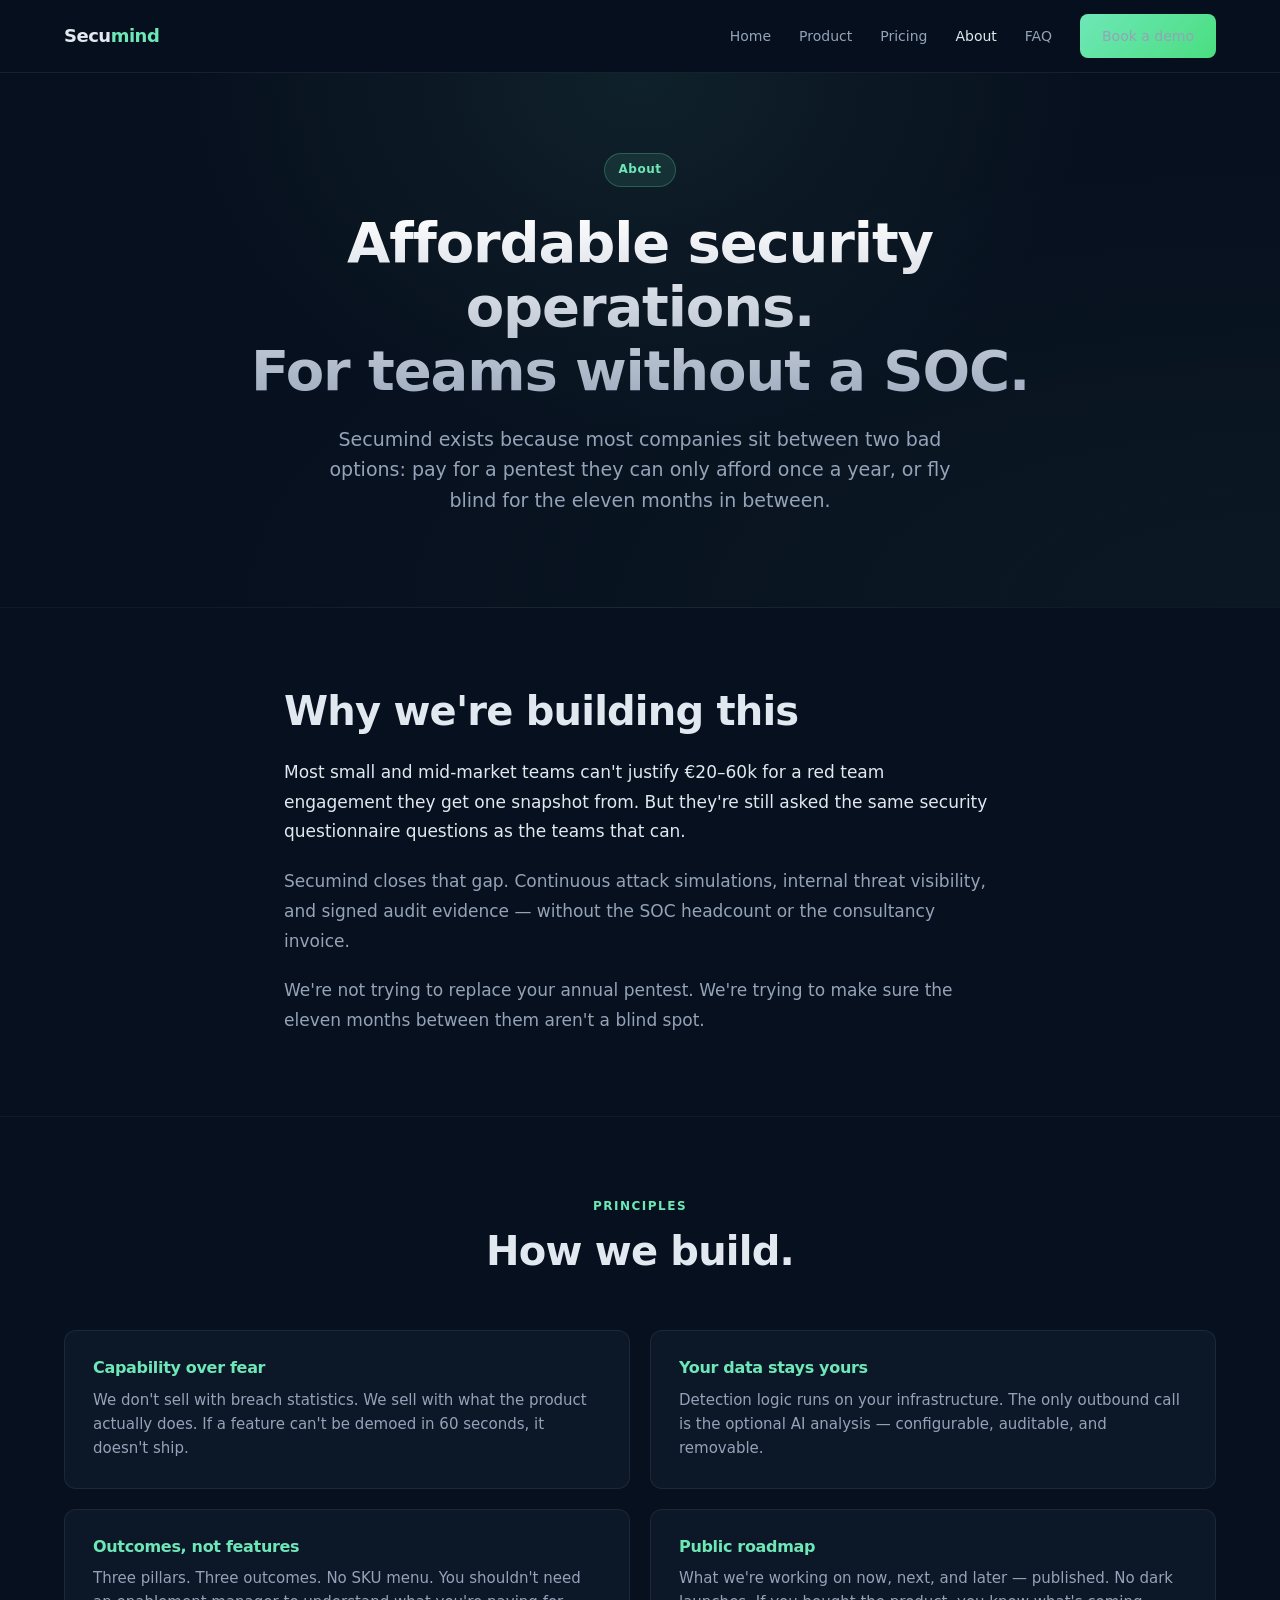
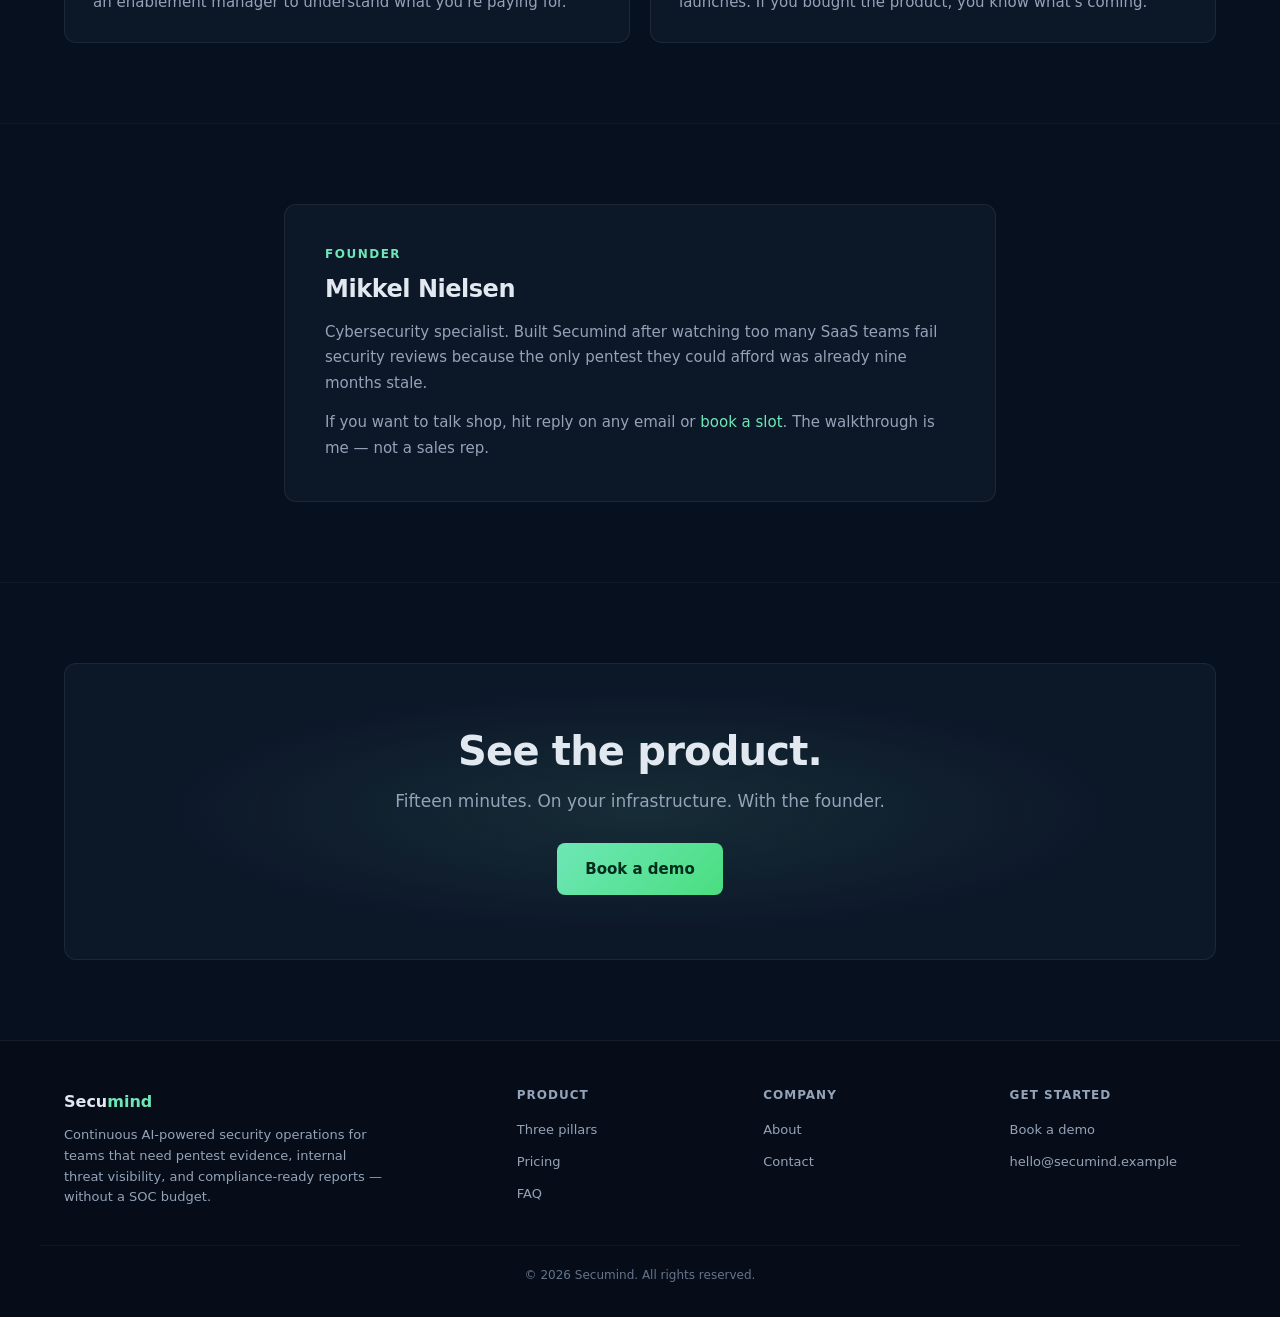
==== about.html @ aaa34f92 "initial site" ====
<!doctype html>
<html lang="en">
<head>
    <meta charset="utf-8">
    <meta name="viewport" content="width=device-width, initial-scale=1">
    <title>About — Secumind</title>
    <meta name="description" content="Why Secumind exists, and who's building it.">
    <link rel="stylesheet" href="css/style.css">
</head>
<body>

<nav class="nav">
    <div class="nav-inner">
        <a href="index.html" class="nav-brand">Secu<span>mind</span></a>
        <button class="nav-toggle" onclick="toggleNav()" aria-label="Open menu">☰</button>
        <ul class="nav-links" id="navLinks">
            <li><a href="index.html">Home</a></li>
            <li><a href="product.html">Product</a></li>
            <li><a href="pricing.html">Pricing</a></li>
            <li><a href="about.html" class="active">About</a></li>
            <li><a href="faq.html">FAQ</a></li>
            <li><a href="contact.html" class="btn btn-primary">Book a demo</a></li>
        </ul>
    </div>
</nav>

<main>

<section class="hero" style="padding-top: 80px; padding-bottom: 56px;">
    <div class="hero-inner">
        <span class="hero-eyebrow">About</span>
        <h1 class="hero-title">Affordable security operations.<br>For teams without a SOC.</h1>
        <p class="hero-subtitle">
            Secumind exists because most companies sit between two bad options: pay for a pentest they can only afford once a year, or fly blind for the eleven months in between.
        </p>
    </div>
</section>

<section>
    <div class="container" style="max-width: 760px;">
        <h2 style="margin-bottom: 24px;">Why we're building this</h2>
        <p style="font-size: 17px; line-height: 1.75; margin-bottom: 20px; color: var(--text);">
            Most small and mid-market teams can't justify €20–60k for a red team engagement they get one snapshot from. But they're still asked the same security questionnaire questions as the teams that can.
        </p>
        <p style="font-size: 17px; line-height: 1.75; margin-bottom: 20px;">
            Secumind closes that gap. Continuous attack simulations, internal threat visibility, and signed audit evidence — without the SOC headcount or the consultancy invoice.
        </p>
        <p style="font-size: 17px; line-height: 1.75;">
            We're not trying to replace your annual pentest. We're trying to make sure the eleven months between them aren't a blind spot.
        </p>
    </div>
</section>

<!-- ───────── PRINCIPLES ───────── -->
<section>
    <div class="container">
        <div class="section-header">
            <div class="section-eyebrow">Principles</div>
            <h2 class="section-title">How we build.</h2>
        </div>
        <div class="grid-2">
            <div class="card">
                <h3 style="color: var(--accent); margin-bottom: 10px; font-size: 16px;">Capability over fear</h3>
                <p>We don't sell with breach statistics. We sell with what the product actually does. If a feature can't be demoed in 60 seconds, it doesn't ship.</p>
            </div>
            <div class="card">
                <h3 style="color: var(--accent); margin-bottom: 10px; font-size: 16px;">Your data stays yours</h3>
                <p>Detection logic runs on your infrastructure. The only outbound call is the optional AI analysis — configurable, auditable, and removable.</p>
            </div>
            <div class="card">
                <h3 style="color: var(--accent); margin-bottom: 10px; font-size: 16px;">Outcomes, not features</h3>
                <p>Three pillars. Three outcomes. No SKU menu. You shouldn't need an enablement manager to understand what you're paying for.</p>
            </div>
            <div class="card">
                <h3 style="color: var(--accent); margin-bottom: 10px; font-size: 16px;">Public roadmap</h3>
                <p>What we're working on now, next, and later — published. No dark launches. If you bought the product, you know what's coming.</p>
            </div>
        </div>
    </div>
</section>

<!-- ───────── FOUNDER ───────── -->
<section>
    <div class="container" style="max-width: 760px;">
        <div class="card" style="padding: 40px;">
            <div class="section-eyebrow" style="margin-bottom: 12px;">Founder</div>
            <h2 style="margin-bottom: 16px; font-size: 24px;">Mikkel Nielsen</h2>
            <p style="font-size: 15px; line-height: 1.7; margin-bottom: 14px;">
                Cybersecurity specialist. Built Secumind after watching too many SaaS teams fail security reviews because the only pentest they could afford was already nine months stale.
            </p>
            <p style="font-size: 15px; line-height: 1.7;">
                If you want to talk shop, hit reply on any email or <a href="contact.html">book a slot</a>. The walkthrough is me — not a sales rep.
            </p>
        </div>
    </div>
</section>

<section style="border-bottom: none;">
    <div class="container">
        <div class="cta-block">
            <h2>See the product.</h2>
            <p>Fifteen minutes. On your infrastructure. With the founder.</p>
            <a href="contact.html" class="btn btn-primary btn-lg">Book a demo</a>
        </div>
    </div>
</section>

</main>

<footer class="footer">
    <div class="footer-inner">
        <div>
            <div class="footer-brand">Secu<span>mind</span></div>
            <p style="font-size: 13px; max-width: 320px;">Continuous AI-powered security operations for teams that need pentest evidence, internal threat visibility, and compliance-ready reports — without a SOC budget.</p>
        </div>
        <div class="footer-col">
            <h4>Product</h4>
            <ul>
                <li><a href="product.html">Three pillars</a></li>
                <li><a href="pricing.html">Pricing</a></li>
                <li><a href="faq.html">FAQ</a></li>
            </ul>
        </div>
        <div class="footer-col">
            <h4>Company</h4>
            <ul>
                <li><a href="about.html">About</a></li>
                <li><a href="contact.html">Contact</a></li>
            </ul>
        </div>
        <div class="footer-col">
            <h4>Get started</h4>
            <ul>
                <li><a href="contact.html">Book a demo</a></li>
                <li><a href="mailto:hello@secumind.example">hello@secumind.example</a></li>
            </ul>
        </div>
    </div>
    <div class="footer-bottom">
        © <span id="footerYear"></span> Secumind. All rights reserved.
    </div>
</footer>

<script src="js/main.js"></script>
</body>
</html>
---- css/style.css ----
/* ─────────────────────────────────────────────────────────────────
   Secumind — shared design system
   Dark, capability-confident, modern SaaS aesthetic.
   Tokens follow the dashboard for brand consistency.
───────────────────────────────────────────────────────────────── */

:root {
    --bg:           #07101e;
    --bg-elev:      #0c1728;
    --bg-soft:      rgba(255, 255, 255, 0.03);
    --border:       rgba(255, 255, 255, 0.07);
    --border-soft:  rgba(255, 255, 255, 0.04);
    --text:         #e2e8f0;
    --text-muted:   #94a3b8;
    --text-dim:     #64748b;
    --accent:       #6ee7b7;
    --accent-dark:  #4ade80;
    --accent-soft:  rgba(110, 231, 183, 0.1);
    --danger:       #dc2626;
    --warning:      #ea580c;
    --medium:       #f59e0b;
    --success:      #22c55e;
    --max-width:    1200px;
    --radius:       12px;
    --radius-sm:    8px;
    --font-display: -apple-system, BlinkMacSystemFont, 'Segoe UI', system-ui, sans-serif;
    --font-mono:    'JetBrains Mono', ui-monospace, SFMono-Regular, Menlo, monospace;
}

* { box-sizing: border-box; margin: 0; padding: 0; }

html { scroll-behavior: smooth; }

body {
    background: var(--bg);
    color: var(--text);
    font-family: var(--font-display);
    font-size: 15px;
    line-height: 1.6;
    -webkit-font-smoothing: antialiased;
    -moz-osx-font-smoothing: grayscale;
    min-height: 100vh;
    display: flex;
    flex-direction: column;
}

main { flex: 1; }

a { color: var(--accent); text-decoration: none; transition: opacity 0.2s; }
a:hover { opacity: 0.85; }

h1, h2, h3, h4 {
    color: var(--text);
    letter-spacing: -0.02em;
    line-height: 1.15;
    font-weight: 700;
}

h1 { font-size: clamp(36px, 5vw, 56px); }
h2 { font-size: clamp(28px, 3.5vw, 40px); }
h3 { font-size: 20px; }
h4 { font-size: 16px; }

p { color: var(--text-muted); }

.container {
    max-width: var(--max-width);
    margin: 0 auto;
    padding: 0 24px;
}

/* ── Navigation ────────────────────────────────────────────────── */
.nav {
    position: sticky;
    top: 0;
    z-index: 100;
    background: rgba(7, 16, 30, 0.85);
    backdrop-filter: blur(12px);
    -webkit-backdrop-filter: blur(12px);
    border-bottom: 1px solid var(--border);
}

.nav-inner {
    max-width: var(--max-width);
    margin: 0 auto;
    padding: 14px 24px;
    display: flex;
    align-items: center;
    justify-content: space-between;
    gap: 24px;
}

.nav-brand {
    font-size: 18px;
    font-weight: 800;
    letter-spacing: -0.5px;
    color: var(--text);
}

.nav-brand span { color: var(--accent); }

.nav-links {
    display: flex;
    align-items: center;
    gap: 28px;
    list-style: none;
}

.nav-links a {
    color: var(--text-muted);
    font-size: 14px;
    font-weight: 500;
}

.nav-links a:hover, .nav-links a.active {
    color: var(--text);
    opacity: 1;
}

.nav-toggle {
    display: none;
    background: none;
    border: none;
    color: var(--text);
    font-size: 22px;
    cursor: pointer;
}

/* ── Buttons ───────────────────────────────────────────────────── */
.btn {
    display: inline-flex;
    align-items: center;
    gap: 8px;
    padding: 11px 22px;
    border-radius: var(--radius-sm);
    font-weight: 600;
    font-size: 14px;
    cursor: pointer;
    border: none;
    transition: transform 0.15s, opacity 0.15s, background 0.15s;
    text-decoration: none;
}

.btn-primary {
    background: linear-gradient(135deg, var(--accent), var(--accent-dark));
    color: #022c1c;
}

.btn-primary:hover {
    transform: translateY(-1px);
    opacity: 1;
}

.btn-outline {
    background: transparent;
    color: var(--text);
    border: 1px solid var(--border);
}

.btn-outline:hover {
    border-color: var(--accent);
    color: var(--accent);
    opacity: 1;
}

.btn-lg {
    padding: 14px 28px;
    font-size: 15px;
}

/* ── Sections ──────────────────────────────────────────────────── */
section {
    padding: 80px 0;
    border-bottom: 1px solid var(--border-soft);
}

.section-header {
    text-align: center;
    margin-bottom: 56px;
    max-width: 720px;
    margin-left: auto;
    margin-right: auto;
}

.section-eyebrow {
    color: var(--accent);
    font-size: 12px;
    font-weight: 700;
    text-transform: uppercase;
    letter-spacing: 1.5px;
    margin-bottom: 12px;
}

.section-title { margin-bottom: 16px; }

.section-subtitle {
    color: var(--text-muted);
    font-size: 17px;
    line-height: 1.5;
}

/* ── Hero ──────────────────────────────────────────────────────── */
.hero {
    padding: 96px 0 80px;
    border-bottom: 1px solid var(--border-soft);
    background:
        radial-gradient(ellipse at top, rgba(110, 231, 183, 0.08), transparent 50%),
        radial-gradient(ellipse at bottom right, rgba(110, 231, 183, 0.04), transparent 60%);
}

.hero-inner {
    max-width: 880px;
    margin: 0 auto;
    text-align: center;
    padding: 0 24px;
}

.hero-eyebrow {
    display: inline-block;
    padding: 6px 14px;
    background: var(--accent-soft);
    border: 1px solid rgba(110, 231, 183, 0.25);
    border-radius: 999px;
    color: var(--accent);
    font-size: 12px;
    font-weight: 600;
    letter-spacing: 0.5px;
    margin-bottom: 24px;
}

.hero-title {
    margin-bottom: 20px;
    background: linear-gradient(180deg, #fff 0%, #94a3b8 110%);
    -webkit-background-clip: text;
    background-clip: text;
    -webkit-text-fill-color: transparent;
}

.hero-subtitle {
    font-size: clamp(16px, 1.6vw, 19px);
    color: var(--text-muted);
    margin-bottom: 36px;
    max-width: 640px;
    margin-left: auto;
    margin-right: auto;
}

.hero-cta {
    display: flex;
    gap: 12px;
    justify-content: center;
    flex-wrap: wrap;
}

/* ── Pillar cards ──────────────────────────────────────────────── */
.pillars {
    display: grid;
    grid-template-columns: repeat(3, 1fr);
    gap: 20px;
}

.pillar {
    background: var(--bg-elev);
    border: 1px solid var(--border);
    border-radius: var(--radius);
    padding: 32px;
    transition: transform 0.2s, border-color 0.2s;
}

.pillar:hover {
    transform: translateY(-3px);
    border-color: rgba(110, 231, 183, 0.3);
}

.pillar-num {
    display: inline-flex;
    align-items: center;
    justify-content: center;
    width: 36px;
    height: 36px;
    border-radius: 8px;
    background: var(--accent-soft);
    color: var(--accent);
    font-weight: 700;
    font-size: 14px;
    margin-bottom: 20px;
    font-family: var(--font-mono);
}

.pillar-title {
    color: var(--text);
    font-size: 18px;
    margin-bottom: 8px;
}

.pillar-lede {
    color: var(--accent);
    font-size: 14px;
    font-weight: 500;
    margin-bottom: 18px;
    line-height: 1.5;
}

.pillar p { margin-bottom: 18px; font-size: 14px; }

.pillar-features {
    list-style: none;
    padding: 0;
}

.pillar-features li {
    padding: 8px 0 8px 22px;
    position: relative;
    font-size: 13px;
    color: var(--text);
    border-top: 1px solid var(--border-soft);
}

.pillar-features li:first-child { border-top: none; }

.pillar-features li::before {
    content: '';
    position: absolute;
    left: 0;
    top: 14px;
    width: 12px;
    height: 1px;
    background: var(--accent);
}

/* ── Generic cards ─────────────────────────────────────────────── */
.card {
    background: var(--bg-elev);
    border: 1px solid var(--border);
    border-radius: var(--radius);
    padding: 28px;
}

.grid-2 { display: grid; grid-template-columns: repeat(2, 1fr); gap: 20px; }
.grid-3 { display: grid; grid-template-columns: repeat(3, 1fr); gap: 20px; }
.grid-4 { display: grid; grid-template-columns: repeat(4, 1fr); gap: 20px; }

/* ── Stats / number anchors ────────────────────────────────────── */
.stats {
    display: grid;
    grid-template-columns: repeat(4, 1fr);
    gap: 24px;
    text-align: center;
}

.stat-value {
    font-size: clamp(28px, 3vw, 40px);
    font-weight: 800;
    color: var(--accent);
    line-height: 1;
    letter-spacing: -0.02em;
    margin-bottom: 8px;
    font-family: var(--font-mono);
}

.stat-label {
    color: var(--text-muted);
    font-size: 13px;
}

/* ── How it works ──────────────────────────────────────────────── */
.steps {
    display: grid;
    grid-template-columns: repeat(3, 1fr);
    gap: 20px;
    counter-reset: step;
}

.step {
    background: var(--bg-elev);
    border: 1px solid var(--border);
    border-radius: var(--radius);
    padding: 28px;
    position: relative;
    counter-increment: step;
}

.step::before {
    content: counter(step, decimal-leading-zero);
    position: absolute;
    top: 20px;
    right: 24px;
    color: var(--text-dim);
    font-family: var(--font-mono);
    font-size: 12px;
}

.step-title {
    color: var(--accent);
    font-size: 13px;
    font-weight: 700;
    text-transform: uppercase;
    letter-spacing: 1px;
    margin-bottom: 12px;
}

.step h3 { margin-bottom: 10px; font-size: 18px; }
.step p { font-size: 14px; }

/* ── Pricing ───────────────────────────────────────────────────── */
.pricing-grid {
    display: grid;
    grid-template-columns: repeat(3, 1fr);
    gap: 20px;
}

.tier {
    background: var(--bg-elev);
    border: 1px solid var(--border);
    border-radius: var(--radius);
    padding: 36px 28px;
    display: flex;
    flex-direction: column;
    transition: border-color 0.2s;
}

.tier.featured {
    border-color: rgba(110, 231, 183, 0.45);
    position: relative;
    background: linear-gradient(180deg, rgba(110, 231, 183, 0.05), var(--bg-elev) 40%);
}

.tier.featured::before {
    content: 'Most popular';
    position: absolute;
    top: -10px;
    left: 50%;
    transform: translateX(-50%);
    background: linear-gradient(135deg, var(--accent), var(--accent-dark));
    color: #022c1c;
    font-size: 11px;
    font-weight: 700;
    padding: 4px 12px;
    border-radius: 999px;
    letter-spacing: 0.5px;
    text-transform: uppercase;
}

.tier-name { font-size: 14px; font-weight: 600; color: var(--text-muted); margin-bottom: 6px; }
.tier-tagline { font-size: 13px; color: var(--text-dim); margin-bottom: 28px; min-height: 36px; }
.tier-price { display: flex; align-items: baseline; gap: 6px; margin-bottom: 6px; }
.tier-price strong { font-size: 36px; font-weight: 800; color: var(--text); font-family: var(--font-mono); letter-spacing: -0.02em; }
.tier-period { color: var(--text-muted); font-size: 13px; }
.tier-note { color: var(--text-dim); font-size: 12px; margin-bottom: 24px; }

.tier ul { list-style: none; flex: 1; margin-bottom: 24px; }
.tier li {
    padding: 8px 0 8px 22px;
    position: relative;
    font-size: 13px;
    color: var(--text);
    border-top: 1px solid var(--border-soft);
}
.tier li:first-child { border-top: none; }
.tier li::before {
    content: '✓';
    position: absolute;
    left: 0;
    top: 8px;
    color: var(--accent);
    font-weight: 700;
}
.tier li.disabled { color: var(--text-dim); }
.tier li.disabled::before { content: '—'; color: var(--text-dim); }

/* ── FAQ ───────────────────────────────────────────────────────── */
.faq-item {
    border-top: 1px solid var(--border);
    padding: 24px 0;
}
.faq-item:last-child { border-bottom: 1px solid var(--border); }

.faq-item h3 {
    color: var(--text);
    font-size: 17px;
    margin-bottom: 10px;
}

.faq-item p { color: var(--text-muted); font-size: 14px; line-height: 1.65; }

/* ── Final CTA ─────────────────────────────────────────────────── */
.cta-block {
    background:
        radial-gradient(ellipse at center, rgba(110, 231, 183, 0.1), transparent 60%),
        var(--bg-elev);
    border: 1px solid var(--border);
    border-radius: var(--radius);
    padding: 64px 32px;
    text-align: center;
}

.cta-block h2 { margin-bottom: 14px; }
.cta-block p { font-size: 17px; margin-bottom: 28px; }

/* ── Form (contact) ────────────────────────────────────────────── */
.form-row { margin-bottom: 16px; }

.form-row label {
    display: block;
    font-size: 12px;
    font-weight: 600;
    text-transform: uppercase;
    letter-spacing: 0.5px;
    color: var(--text-muted);
    margin-bottom: 8px;
}

.form-row input,
.form-row select,
.form-row textarea {
    width: 100%;
    background: rgba(0, 0, 0, 0.3);
    border: 1px solid var(--border);
    border-radius: var(--radius-sm);
    padding: 11px 14px;
    color: var(--text);
    font-size: 14px;
    font-family: inherit;
    outline: none;
    transition: border-color 0.2s;
}

.form-row textarea { min-height: 130px; resize: vertical; }

.form-row input:focus,
.form-row select:focus,
.form-row textarea:focus {
    border-color: rgba(110, 231, 183, 0.5);
}

.form-help { font-size: 12px; color: var(--text-dim); margin-top: 6px; }

/* ── Footer ────────────────────────────────────────────────────── */
.footer {
    border-top: 1px solid var(--border);
    background: rgba(0, 0, 0, 0.2);
    padding: 48px 0 32px;
    margin-top: auto;
}

.footer-inner {
    max-width: var(--max-width);
    margin: 0 auto;
    padding: 0 24px;
    display: grid;
    grid-template-columns: 2fr 1fr 1fr 1fr;
    gap: 40px;
    margin-bottom: 32px;
}

.footer-brand { font-size: 16px; font-weight: 700; margin-bottom: 10px; color: var(--text); }
.footer-brand span { color: var(--accent); }

.footer-col h4 {
    font-size: 12px;
    text-transform: uppercase;
    letter-spacing: 1px;
    color: var(--text-muted);
    margin-bottom: 14px;
    font-weight: 700;
}

.footer-col ul { list-style: none; }
.footer-col li { margin-bottom: 8px; }
.footer-col a { color: var(--text-muted); font-size: 13px; }
.footer-col a:hover { color: var(--text); }

.footer-bottom {
    border-top: 1px solid var(--border-soft);
    padding-top: 20px;
    text-align: center;
    color: var(--text-dim);
    font-size: 12px;
    max-width: var(--max-width);
    margin: 0 auto;
    padding-left: 24px;
    padding-right: 24px;
}

/* ── Responsive ────────────────────────────────────────────────── */
@media (max-width: 900px) {
    .pillars, .pricing-grid, .steps, .grid-3, .grid-4 { grid-template-columns: 1fr; }
    .stats { grid-template-columns: repeat(2, 1fr); gap: 32px; }
    .footer-inner { grid-template-columns: 1fr 1fr; }
    section { padding: 56px 0; }
    .hero { padding: 64px 0 56px; }
    .nav-toggle { display: block; }
    .nav-links {
        display: none;
        position: absolute;
        top: 100%;
        left: 0;
        right: 0;
        flex-direction: column;
        background: var(--bg);
        padding: 16px 24px;
        border-bottom: 1px solid var(--border);
        align-items: flex-start;
    }
    .nav-links.open { display: flex; }
    .nav-links li { width: 100%; }
}

@media (max-width: 600px) {
    .grid-2 { grid-template-columns: 1fr; }
    .stats { grid-template-columns: 1fr; gap: 24px; }
    .footer-inner { grid-template-columns: 1fr; }
    .cta-block { padding: 48px 20px; }
}
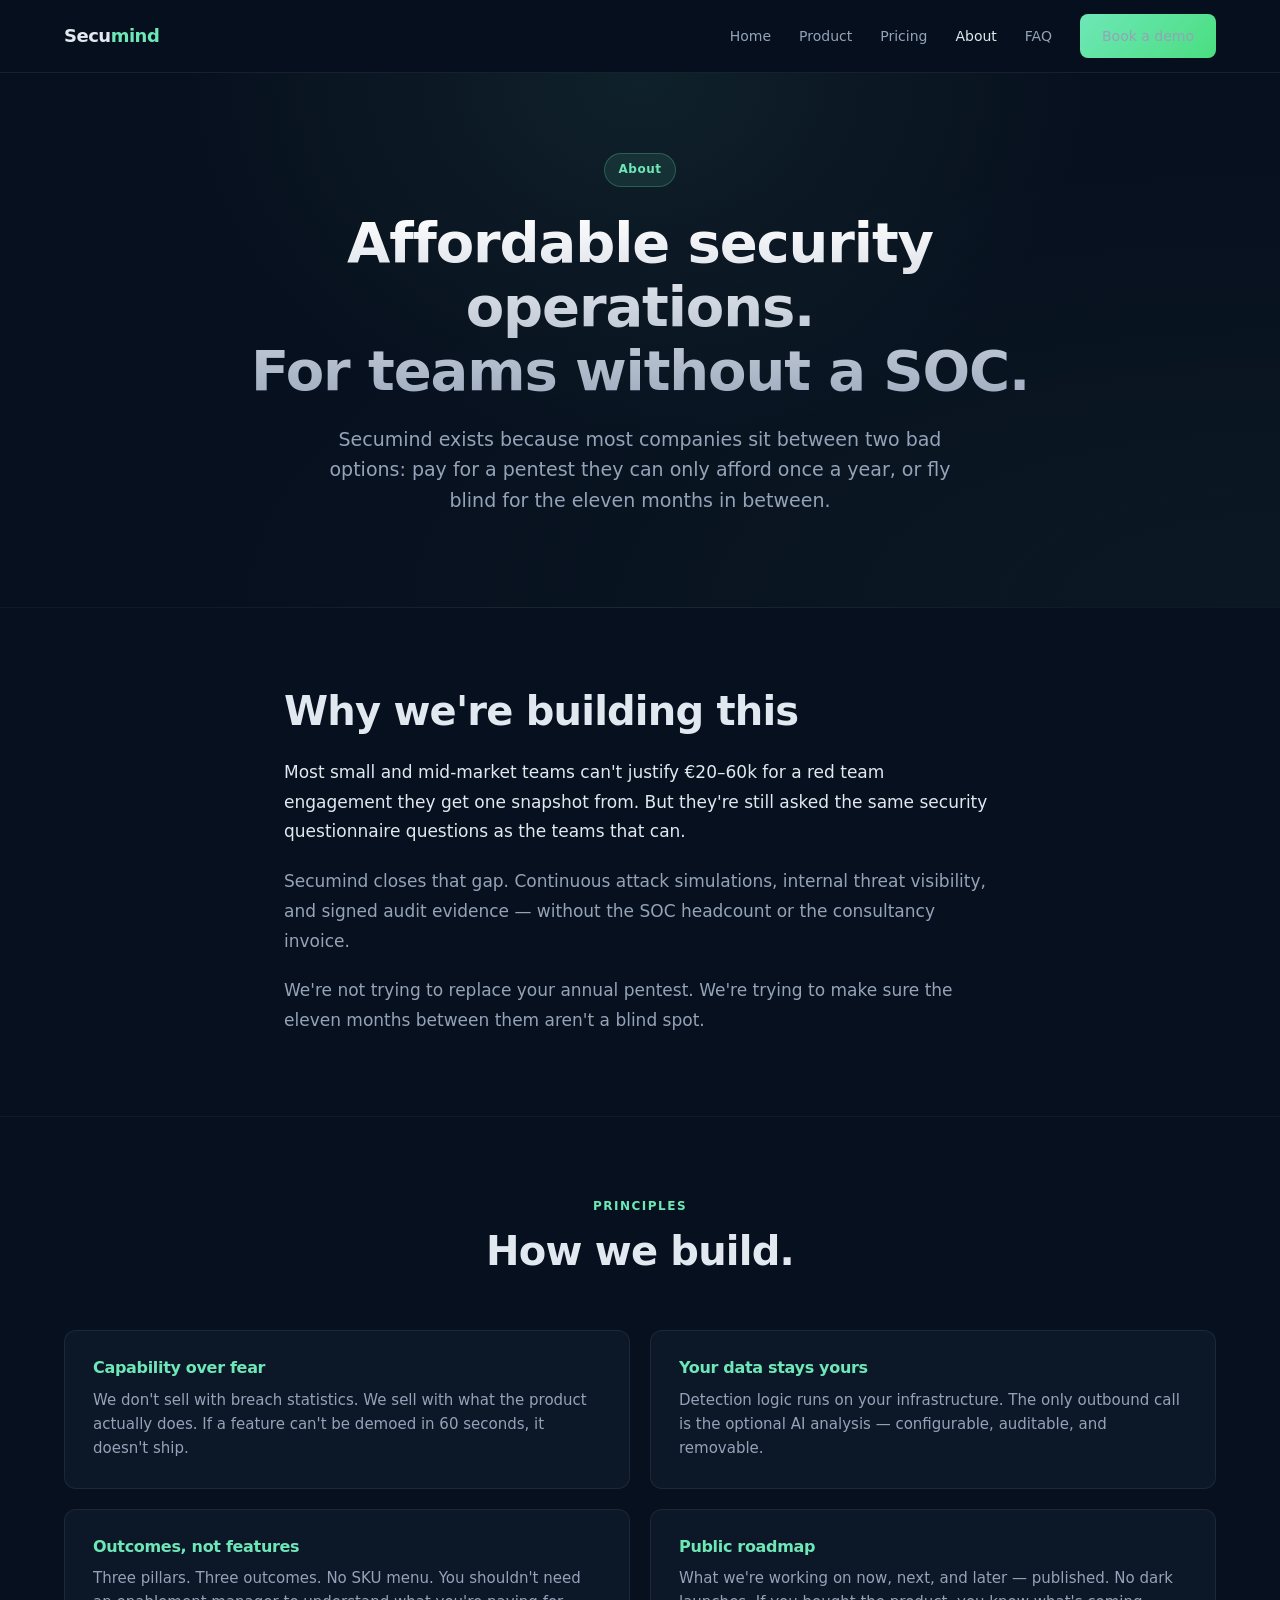
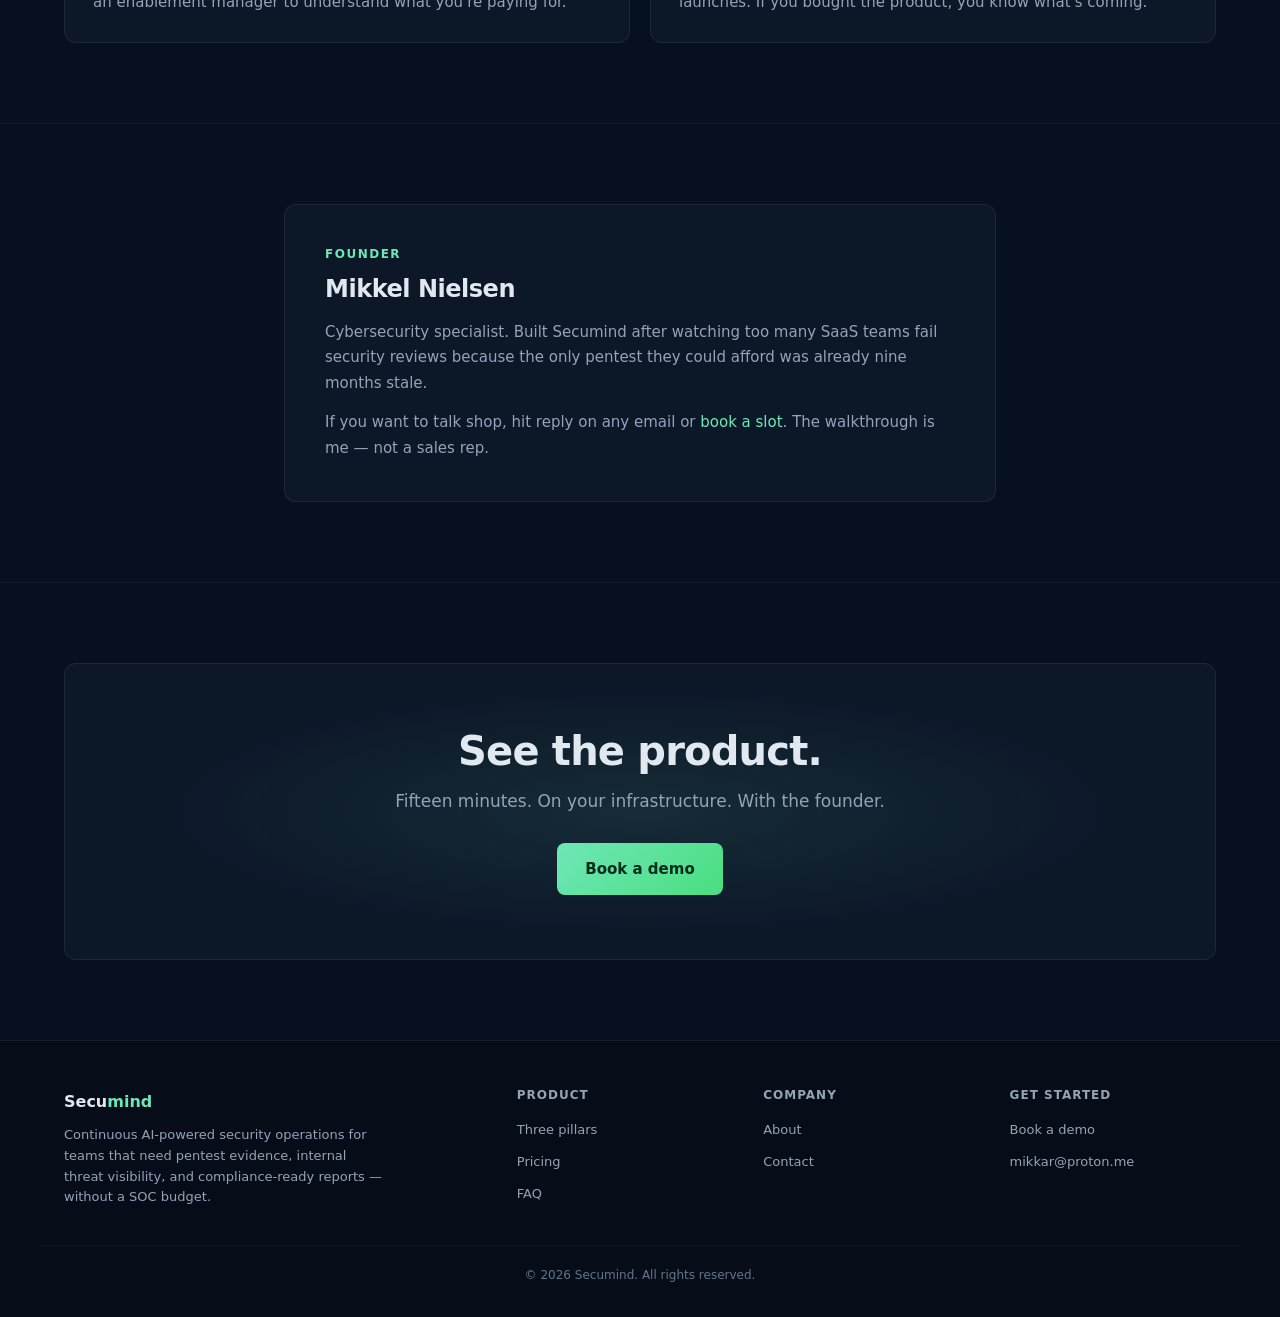
==== commit 06c659aa: "initial site" ====
--- a/about.html
+++ b/about.html
@@ -132,7 +132,7 @@
             <h4>Get started</h4>
             <ul>
                 <li><a href="contact.html">Book a demo</a></li>
-                <li><a href="mailto:hello@secumind.example">hello@secumind.example</a></li>
+                <li><a href="mailto:mikkar@proton.me">mikkar@proton.me</a></li>
             </ul>
         </div>
     </div>
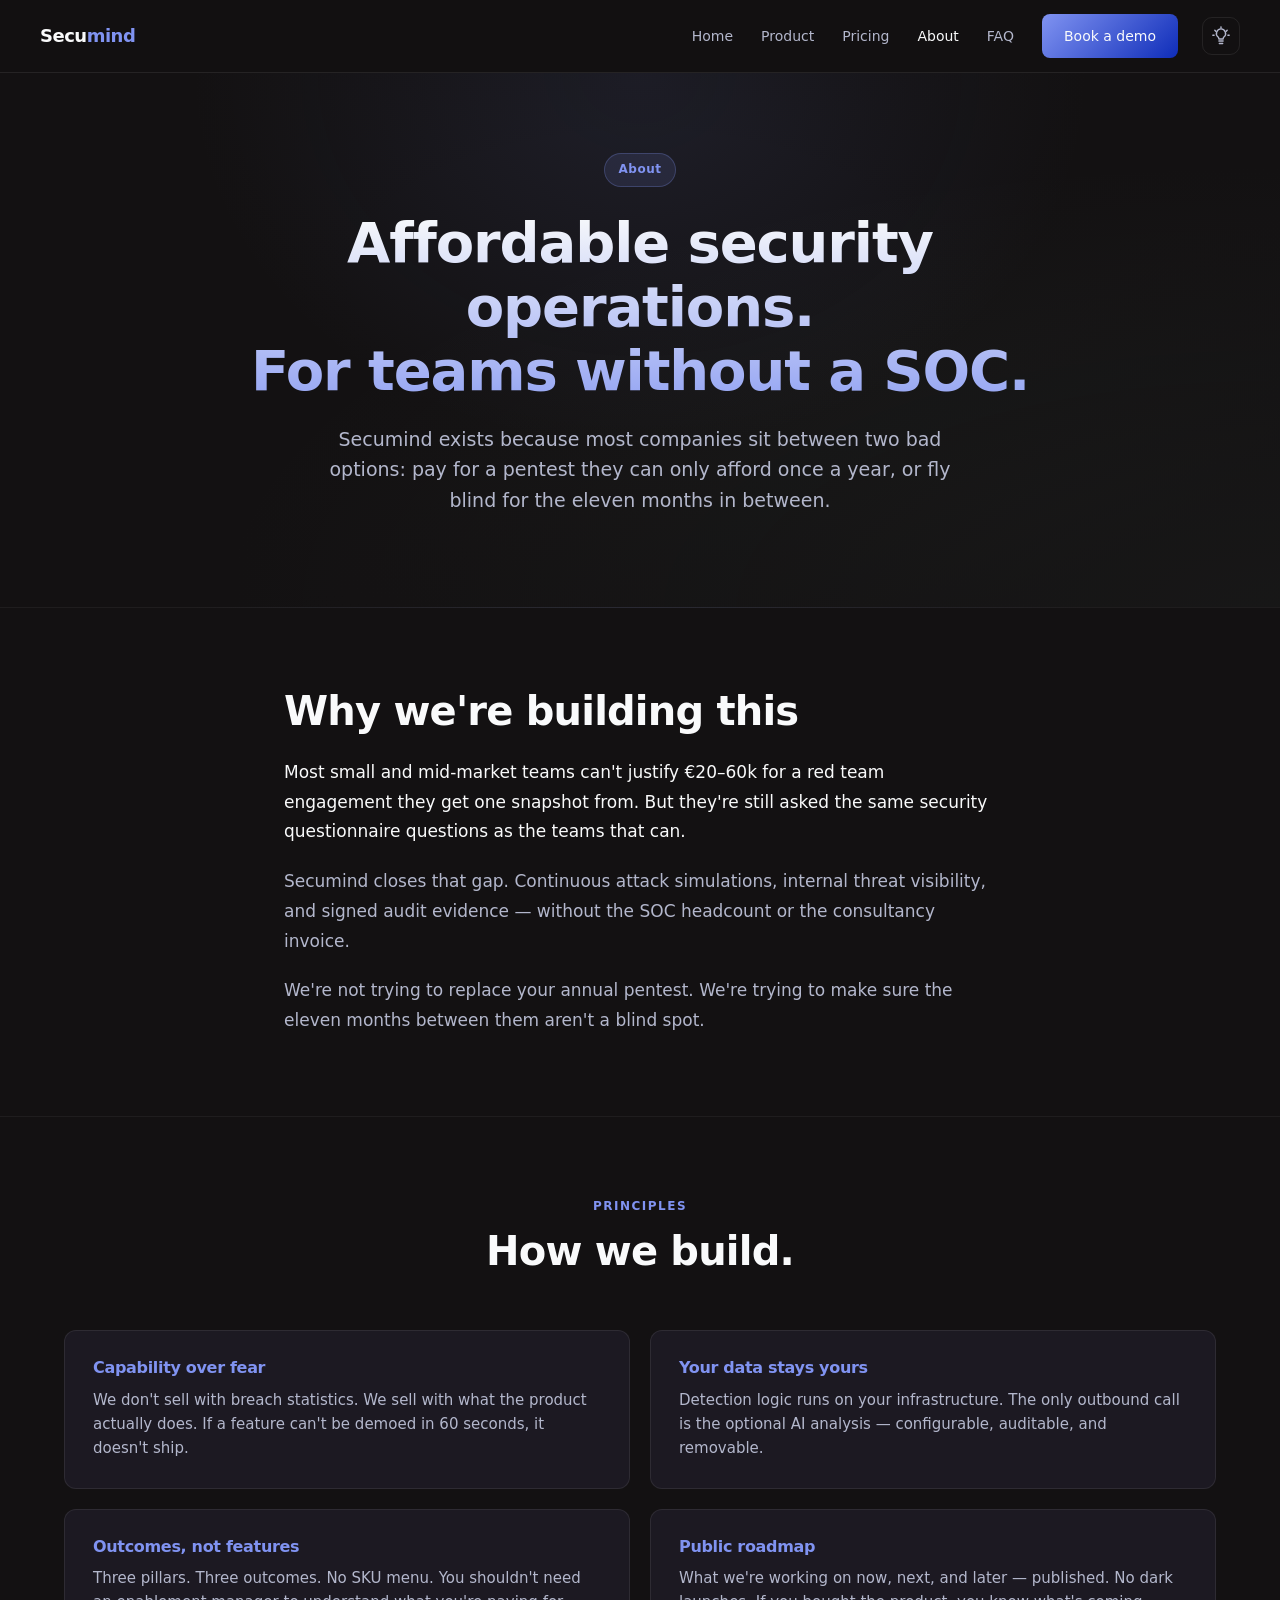
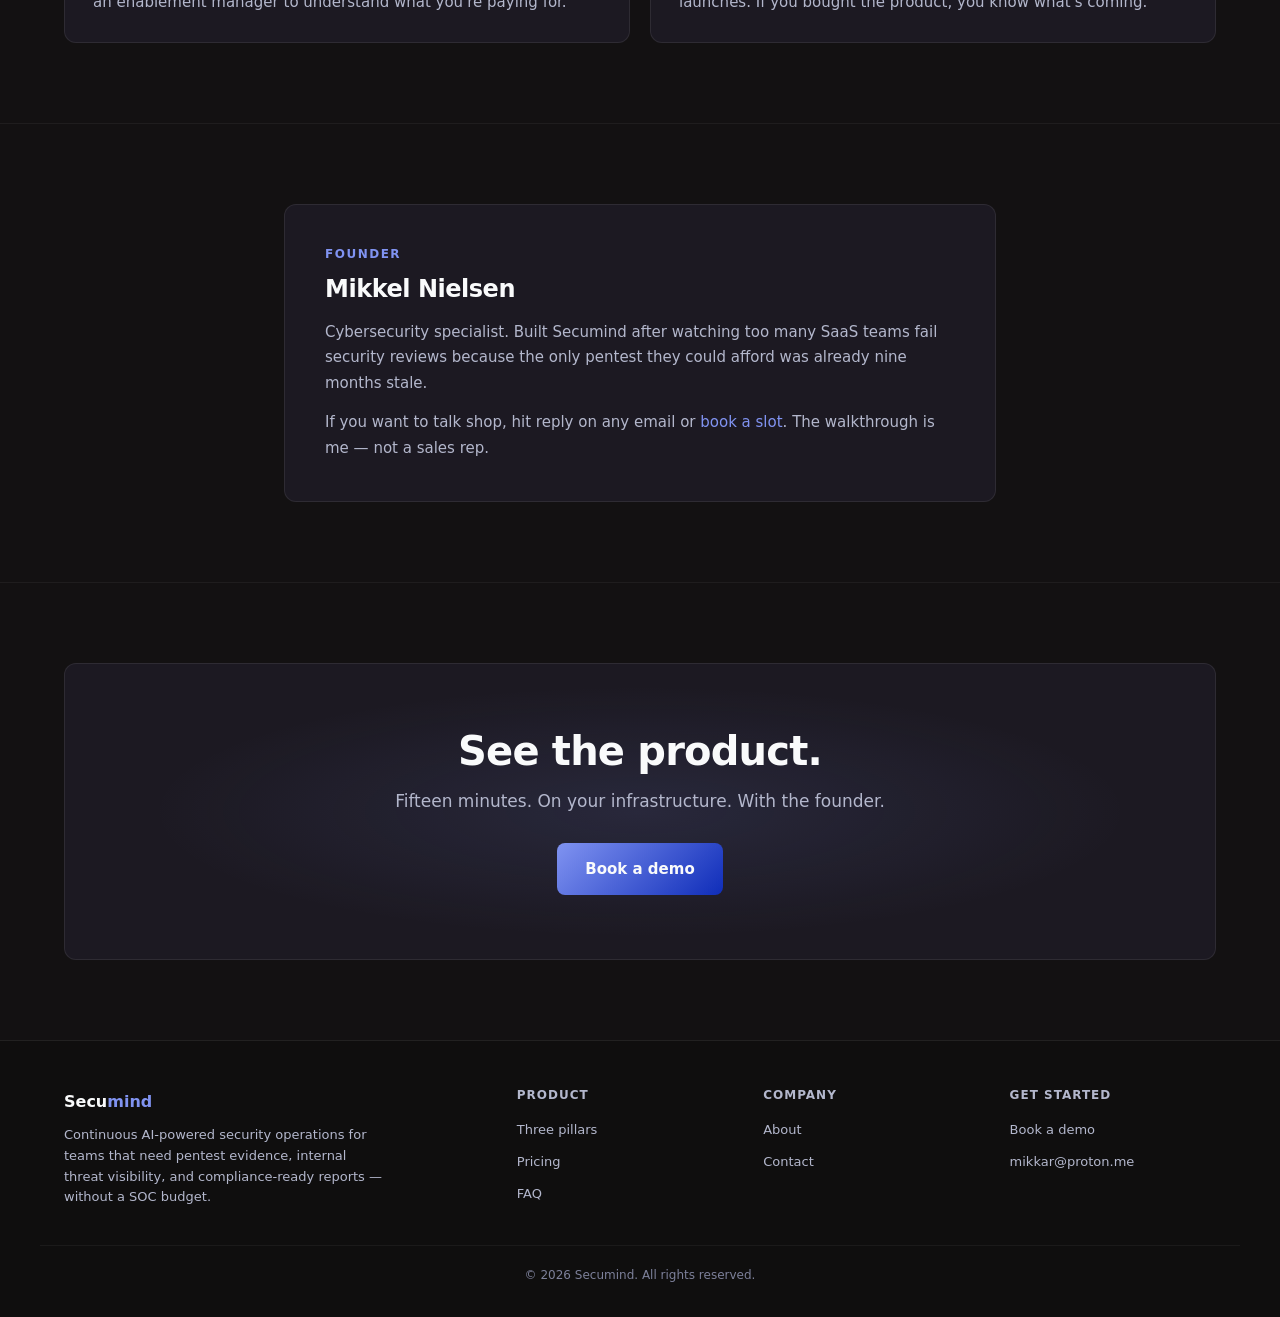
==== commit fbfd2bc5: "Add interactive smoke hero and light/dark theme toggle - Interactive canvas smoke effect in the hero" ====
--- a/about.html
+++ b/about.html
@@ -6,6 +6,7 @@
     <title>About — Secumind</title>
     <meta name="description" content="Why Secumind exists, and who's building it.">
     <link rel="stylesheet" href="css/style.css">
+    <script>try{if(localStorage.getItem('theme')==='light'){document.documentElement.setAttribute('data-theme','light');}}catch(e){}</script>
 </head>
 <body>
 
@@ -27,6 +28,7 @@
 <main>
 
 <section class="hero" style="padding-top: 80px; padding-bottom: 56px;">
+    <canvas class="hero-canvas" id="heroCanvas" aria-hidden="true"></canvas>
     <div class="hero-inner">
         <span class="hero-eyebrow">About</span>
         <h1 class="hero-title">Affordable security operations.<br>For teams without a SOC.</h1>
@@ -142,5 +144,6 @@
 </footer>
 
 <script src="js/main.js"></script>
+<script src="js/hero-interactive.js"></script>
 </body>
 </html>
--- a/css/style.css
+++ b/css/style.css
@@ -5,17 +5,18 @@
 ───────────────────────────────────────────────────────────────── */
 
 :root {
-    --bg:           #07101e;
-    --bg-elev:      #0c1728;
-    --bg-soft:      rgba(255, 255, 255, 0.03);
-    --border:       rgba(255, 255, 255, 0.07);
-    --border-soft:  rgba(255, 255, 255, 0.04);
-    --text:         #e2e8f0;
-    --text-muted:   #94a3b8;
-    --text-dim:     #64748b;
-    --accent:       #6ee7b7;
-    --accent-dark:  #4ade80;
-    --accent-soft:  rgba(110, 231, 183, 0.1);
+    --bg:           #131112;
+    --bg-elev:      #1c1922;
+    --bg-soft:      rgba(249, 250, 251, 0.03);
+    --border:       rgba(249, 250, 251, 0.08);
+    --border-soft:  rgba(249, 250, 251, 0.05);
+    --text:         #f9fafb;
+    --text-muted:   #b3b7cc;
+    --text-dim:     #7d809a;
+    --accent:       #8093f1;
+    --accent-dark:  #0f2db9;
+    --accent-soft:  rgba(128, 147, 241, 0.12);
+    --mint:         #b4edd2;
     --danger:       #dc2626;
     --warning:      #ea580c;
     --medium:       #f59e0b;
@@ -27,6 +28,46 @@
     --font-mono:    'JetBrains Mono', ui-monospace, SFMono-Regular, Menlo, monospace;
 }
 
+/* ── Light theme ───────────────────────────────────────────────────
+   Activated by data-theme="light" on <html> (set via the nav toggle
+   and an inline bootstrap in each page's <head>). */
+html[data-theme="light"] {
+    --bg:           #eef1f7;
+    --bg-elev:      #ffffff;
+    --bg-soft:      rgba(17, 19, 30, 0.035);
+    --border:       rgba(17, 19, 30, 0.12);
+    --border-soft:  rgba(17, 19, 30, 0.07);
+    --text:         #15171f;
+    --text-muted:   #454a5e;
+    --text-dim:     #6a6f82;
+    --accent:       #5566e0;
+    --accent-soft:  rgba(85, 102, 224, 0.12);
+}
+
+/* Smooth the swap between themes. */
+body, .nav, .card, .footer, .theme-toggle {
+    transition: background-color 0.35s ease, color 0.35s ease, border-color 0.35s ease;
+}
+
+html[data-theme="light"] .nav {
+    background: rgba(255, 255, 255, 0.82);
+}
+html[data-theme="light"] .hero::after {
+    background: radial-gradient(ellipse at 50% 38%, transparent 35%, rgba(238, 241, 247, 0.6) 82%);
+}
+html[data-theme="light"] .hero-title {
+    background: linear-gradient(180deg, #15171f 0%, #5566e0 135%);
+    -webkit-background-clip: text;
+    background-clip: text;
+    -webkit-text-fill-color: transparent;
+}
+/* The smoke glows additively on dark; on a light page render it as a
+   soft darkening haze instead so it still reads as smoke. */
+html[data-theme="light"] .hero-canvas {
+    opacity: 0.8;
+    mix-blend-mode: multiply;
+}
+
 * { box-sizing: border-box; margin: 0; padding: 0; }
 
 html { scroll-behavior: smooth; }
@@ -74,23 +115,31 @@
     position: sticky;
     top: 0;
     z-index: 100;
-    background: rgba(7, 16, 30, 0.85);
+    background: rgba(19, 17, 18, 0.85);
     backdrop-filter: blur(12px);
     -webkit-backdrop-filter: blur(12px);
     border-bottom: 1px solid var(--border);
+    
 }
 
 .nav-inner {
-    max-width: var(--max-width);
-    margin: 0 auto;
-    padding: 14px 24px;
+    width: 100%;
+    padding: 14px 40px;
     display: flex;
     align-items: center;
-    justify-content: space-between;
     gap: 24px;
+    /* HOW TO MOVE ITEMS (flexbox spacing trick):
+       The direct children below (.nav-brand and .nav-links) are flex items.
+       Add ONE of these to any item to slide it around:
+         margin-left: auto;   -> pushes THIS item + everything after it to the right
+         margin-right: auto;  -> pushes everything AFTER it to the right (this stays left)
+         margin: 0 auto;      -> centers this item
+       To reorder, either move the lines in index.html, or add `order: 1;`
+       (higher number = later) to an item here. */
 }
 
 .nav-brand {
+    margin-right: auto;          /* keeps the logo on the left, links on the right */
     font-size: 18px;
     font-weight: 800;
     letter-spacing: -0.5px;
@@ -117,6 +166,14 @@
     opacity: 1;
 }
 
+/* Keep the "Book a demo" button text white in both themes — the
+   generic .nav-links a rule would otherwise win on specificity and
+   darken it in light mode. */
+.nav-links a.btn-primary,
+.nav-links a.btn-primary:hover {
+    color: #f9fafb;
+}
+
 .nav-toggle {
     display: none;
     background: none;
@@ -124,6 +181,31 @@
     color: var(--text);
     font-size: 22px;
     cursor: pointer;
+}
+
+/* ── Theme toggle (light / dark) ───────────────────────────────── */
+.theme-toggle {
+    flex: 0 0 auto;
+    display: inline-flex;
+    align-items: center;
+    justify-content: center;
+    width: 38px;
+    height: 38px;
+    border-radius: 10px;
+    border: 1px solid var(--border);
+    background: transparent;
+    color: var(--text-muted);
+    cursor: pointer;
+}
+.theme-toggle:hover {
+    color: var(--accent);
+    border-color: var(--accent);
+}
+.theme-toggle:active { transform: scale(0.94); }
+.theme-toggle svg {
+    width: 20px;
+    height: 20px;
+    display: block;
 }
 
 /* ── Buttons ───────────────────────────────────────────────────── */
@@ -143,7 +225,7 @@
 
 .btn-primary {
     background: linear-gradient(135deg, var(--accent), var(--accent-dark));
-    color: #022c1c;
+    color: #f9fafb;
 }
 
 .btn-primary:hover {
@@ -201,25 +283,62 @@
 
 /* ── Hero ──────────────────────────────────────────────────────── */
 .hero {
+    position: relative;
+    overflow: hidden;
     padding: 96px 0 80px;
     border-bottom: 1px solid var(--border-soft);
     background:
-        radial-gradient(ellipse at top, rgba(110, 231, 183, 0.08), transparent 50%),
-        radial-gradient(ellipse at bottom right, rgba(110, 231, 183, 0.04), transparent 60%);
+        radial-gradient(ellipse at top, rgba(128, 147, 241, 0.10), transparent 50%),
+        radial-gradient(ellipse at bottom right, rgba(180, 237, 210, 0.06), transparent 60%);
+}
+
+/* Interactive gradient canvas — sits behind the hero text and
+   reacts to the cursor (see js/hero-interactive.js). */
+.hero-canvas {
+    position: absolute;
+    inset: 0;
+    width: 100%;
+    height: 100%;
+    z-index: 0;
+    pointer-events: none;
+    /* Extra blur keeps the gradient blobs buttery-soft and avoids
+       any banding from the radial fills. */
+    filter: blur(12px);
+    opacity: 0;
+    transition: opacity 1.2s ease;
+}
+
+.hero-canvas.is-ready { opacity: 1; }
+
+/* A faint dark veil + grain keeps the headline legible on top of
+   the brightest part of the gradient. */
+.hero::after {
+    content: "";
+    position: absolute;
+    inset: 0;
+    z-index: 1;
+    pointer-events: none;
+    background: radial-gradient(ellipse at 50% 38%, transparent 30%, rgba(19, 17, 18, 0.55) 80%);
 }
 
 .hero-inner {
+    position: relative;
+    z-index: 2;
     max-width: 880px;
     margin: 0 auto;
     text-align: center;
     padding: 0 24px;
 }
 
+@media (prefers-reduced-motion: reduce) {
+    .hero-canvas { filter: blur(28px); }
+}
+
 .hero-eyebrow {
     display: inline-block;
     padding: 6px 14px;
     background: var(--accent-soft);
-    border: 1px solid rgba(110, 231, 183, 0.25);
+    border: 1px solid rgba(128, 147, 241, 0.25);
     border-radius: 999px;
     color: var(--accent);
     font-size: 12px;
@@ -230,7 +349,7 @@
 
 .hero-title {
     margin-bottom: 20px;
-    background: linear-gradient(180deg, #fff 0%, #94a3b8 110%);
+    background: linear-gradient(180deg, #f9fafb 0%, #8093f1 120%);
     -webkit-background-clip: text;
     background-clip: text;
     -webkit-text-fill-color: transparent;
@@ -269,7 +388,7 @@
 
 .pillar:hover {
     transform: translateY(-3px);
-    border-color: rgba(110, 231, 183, 0.3);
+    border-color: rgba(128, 147, 241, 0.3);
 }
 
 .pillar-num {
@@ -420,9 +539,9 @@
 }
 
 .tier.featured {
-    border-color: rgba(110, 231, 183, 0.45);
+    border-color: rgba(128, 147, 241, 0.45);
     position: relative;
-    background: linear-gradient(180deg, rgba(110, 231, 183, 0.05), var(--bg-elev) 40%);
+    background: linear-gradient(180deg, rgba(128, 147, 241, 0.06), var(--bg-elev) 40%);
 }
 
 .tier.featured::before {
@@ -432,7 +551,7 @@
     left: 50%;
     transform: translateX(-50%);
     background: linear-gradient(135deg, var(--accent), var(--accent-dark));
-    color: #022c1c;
+    color: #f9fafb;
     font-size: 11px;
     font-weight: 700;
     padding: 4px 12px;
@@ -486,7 +605,7 @@
 /* ── Final CTA ─────────────────────────────────────────────────── */
 .cta-block {
     background:
-        radial-gradient(ellipse at center, rgba(110, 231, 183, 0.1), transparent 60%),
+        radial-gradient(ellipse at center, rgba(128, 147, 241, 0.12), transparent 60%),
         var(--bg-elev);
     border: 1px solid var(--border);
     border-radius: var(--radius);
@@ -530,7 +649,7 @@
 .form-row input:focus,
 .form-row select:focus,
 .form-row textarea:focus {
-    border-color: rgba(110, 231, 183, 0.5);
+    border-color: rgba(128, 147, 241, 0.5);
 }
 
 .form-help { font-size: 12px; color: var(--text-dim); margin-top: 6px; }
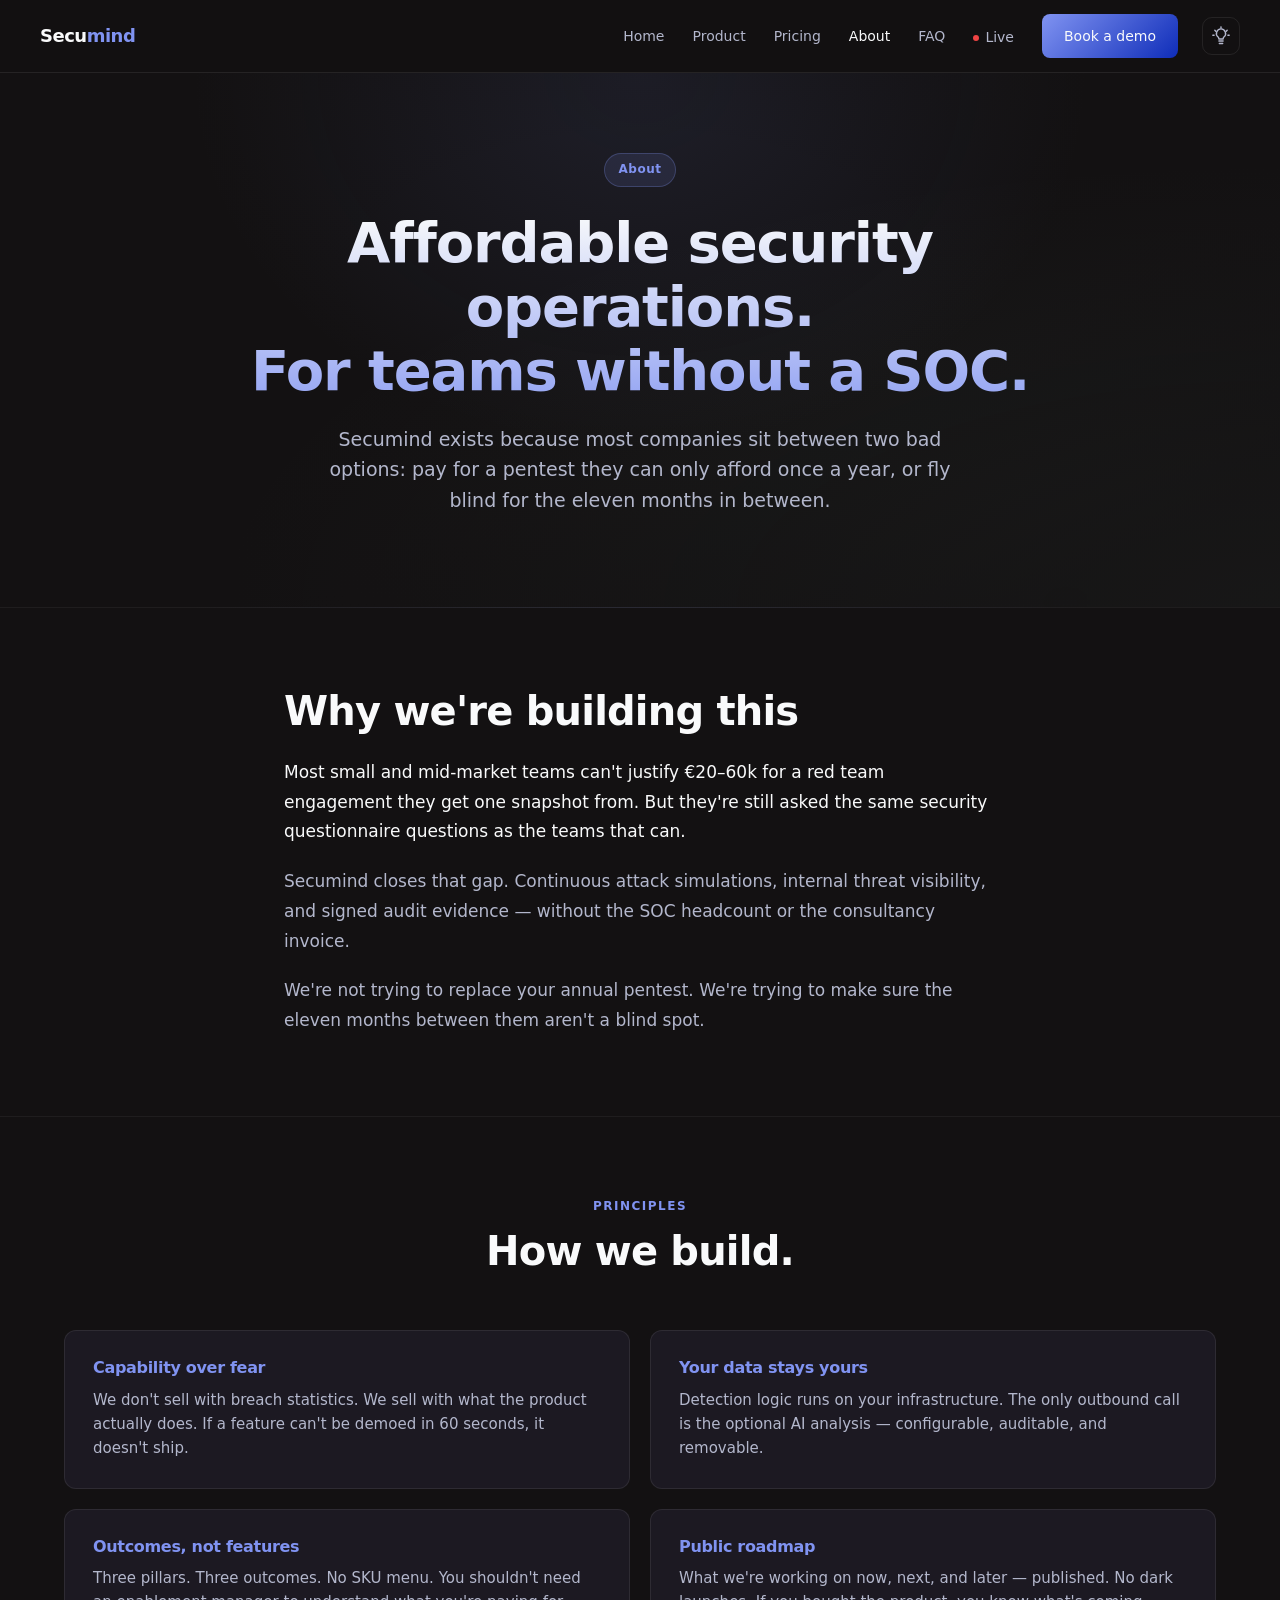
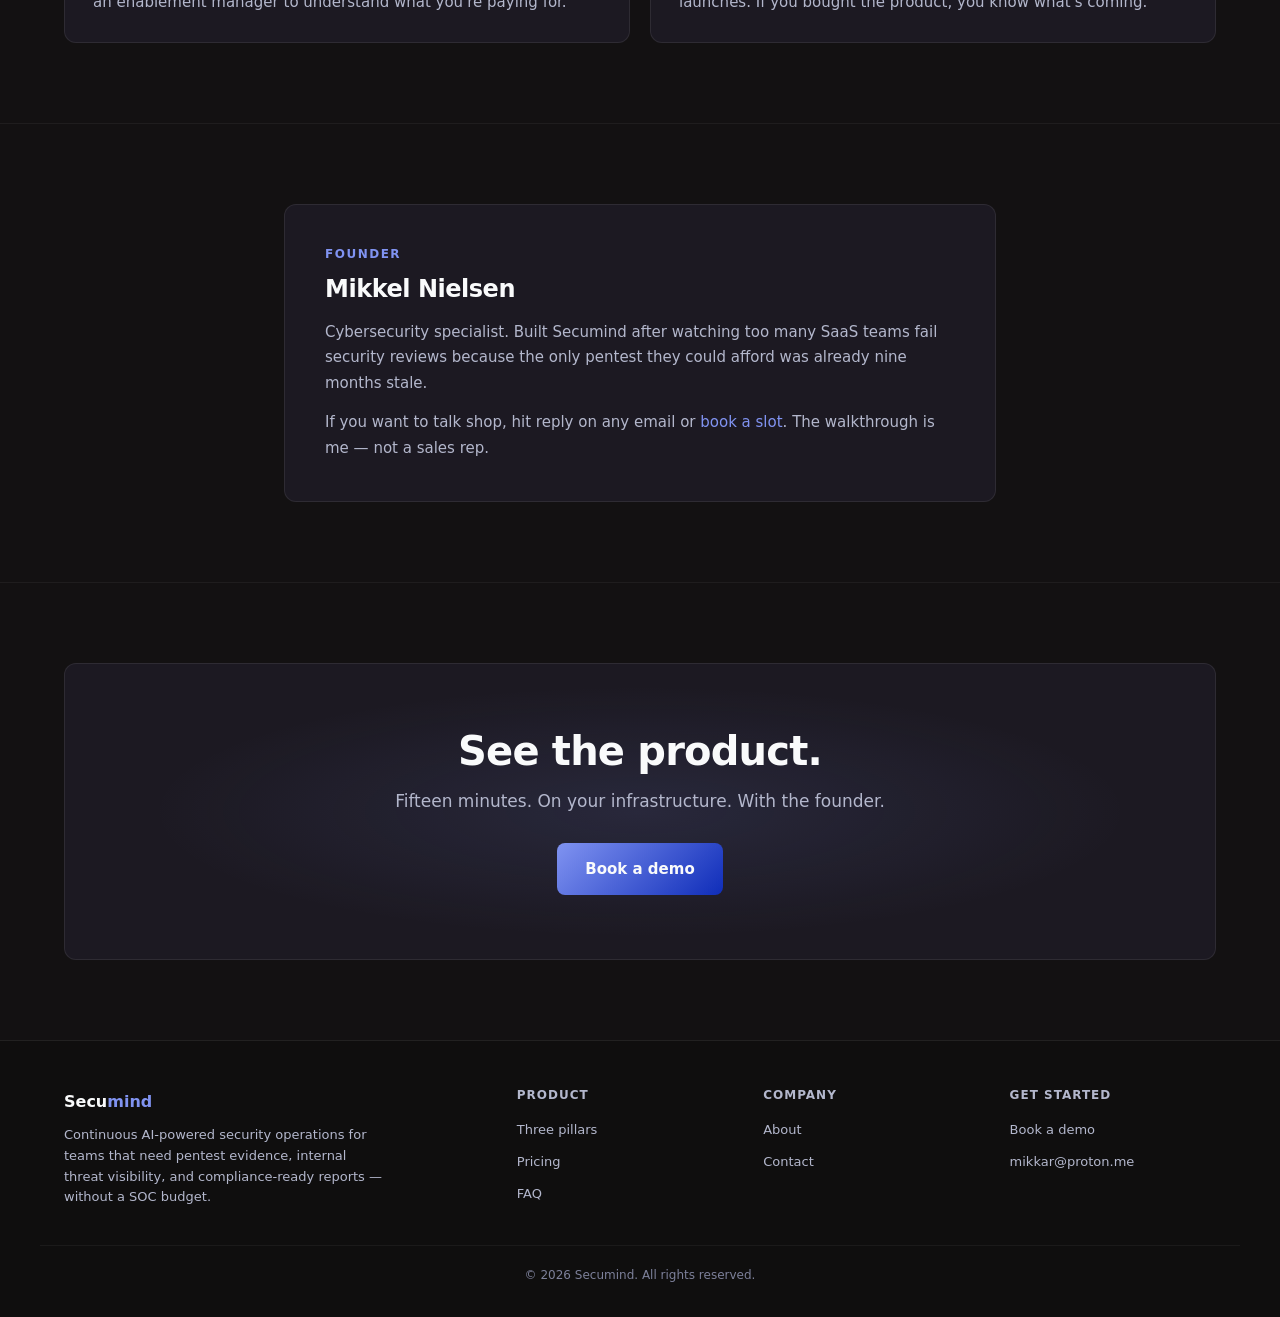
==== commit bdc8cc0a: "Add live threat intelligence page and homepage overhaul - New live.html: real-time global threat fee" ====
--- a/about.html
+++ b/about.html
@@ -20,6 +20,7 @@
             <li><a href="pricing.html">Pricing</a></li>
             <li><a href="about.html" class="active">About</a></li>
             <li><a href="faq.html">FAQ</a></li>
+            <li><a href="live.html" class="nav-live"><span class="nav-live-dot"></span>Live</a></li>
             <li><a href="contact.html" class="btn btn-primary">Book a demo</a></li>
         </ul>
     </div>
--- a/css/style.css
+++ b/css/style.css
@@ -482,6 +482,74 @@
     font-size: 13px;
 }
 
+/* ── Metrics table (e.g. "Secumind in Action") ─────────────────── */
+.metrics-table-wrap {
+    overflow-x: auto;
+    border: 1px solid var(--border);
+    border-radius: var(--radius);
+    background: var(--bg-soft);
+}
+
+.metrics-table {
+    width: 100%;
+    min-width: 560px;
+    border-collapse: collapse;
+    font-size: 14px;
+}
+
+.metrics-table th,
+.metrics-table td {
+    padding: 12px 18px;
+    text-align: right;
+    white-space: nowrap;
+    border-bottom: 1px solid var(--border-soft);
+}
+
+.metrics-table thead th {
+    color: var(--text);
+    font-weight: 600;
+    font-size: 12px;
+    letter-spacing: 0.5px;
+    text-transform: uppercase;
+    background: var(--accent-soft);
+}
+
+.metrics-table th:first-child,
+.metrics-table td:first-child {
+    text-align: left;
+    color: var(--text);
+    font-weight: 500;
+}
+
+.metrics-table tbody td {
+    color: var(--text-muted);
+    font-family: var(--font-mono);
+    font-variant-numeric: tabular-nums;
+}
+
+.metrics-table tbody tr:hover { background: var(--bg-soft); }
+
+.metrics-table .col-total { color: var(--accent); font-weight: 600; }
+
+.metrics-table tfoot td {
+    border-top: 1px solid var(--border);
+    border-bottom: none;
+    font-weight: 700;
+    color: var(--text);
+    background: var(--accent-soft);
+    font-family: var(--font-mono);
+    font-variant-numeric: tabular-nums;
+}
+
+.metrics-table tfoot td:first-child { font-family: var(--font-display); }
+
+.metrics-caption {
+    text-align: center;
+    font-size: 12px;
+    color: var(--text-dim);
+    margin-top: 16px;
+}
+
 /* ── How it works ──────────────────────────────────────────────── */
 .steps {
     display: grid;
@@ -653,6 +721,31 @@
 }
 
 .form-help { font-size: 12px; color: var(--text-dim); margin-top: 6px; }
+
+.form-error {
+    color: #fca5a5;
+    background: rgba(220, 38, 38, 0.12);
+    border: 1px solid rgba(220, 38, 38, 0.3);
+    border-radius: var(--radius-sm);
+    padding: 10px 14px;
+    font-size: 13px;
+    margin-bottom: 16px;
+}
+
+.form-success {
+    text-align: center;
+    padding: 24px 8px;
+}
+
+.form-success h3 {
+    color: var(--success);
+    margin-bottom: 8px;
+}
+
+.form-success p {
+    color: var(--text-muted);
+    font-size: 14px;
+}
 
 /* ── Footer ────────────────────────────────────────────────────── */
 .footer {
@@ -730,4 +823,520 @@
     .stats { grid-template-columns: 1fr; gap: 24px; }
     .footer-inner { grid-template-columns: 1fr; }
     .cta-block { padding: 48px 20px; }
-}
+    .proof-metrics { grid-template-columns: 1fr; }
+    .hero-badges { gap: 6px; }
+    .hero-badges span { font-size: 10px; padding: 4px 10px; }
+}
+
+/* ── Threat ticker ─────────────────────────────────────────────── */
+.threat-ticker {
+    display: flex;
+    align-items: center;
+    height: 34px;
+    background: rgba(220, 38, 38, 0.06);
+    border-bottom: 1px solid rgba(220, 38, 38, 0.18);
+    overflow: hidden;
+    font-size: 11px;
+    font-family: var(--font-mono);
+    letter-spacing: 0.3px;
+}
+
+.ticker-label {
+    flex-shrink: 0;
+    display: flex;
+    align-items: center;
+    gap: 7px;
+    padding: 0 16px;
+    color: #fca5a5;
+    font-weight: 700;
+    font-size: 10px;
+    letter-spacing: 1.5px;
+    border-right: 1px solid rgba(220, 38, 38, 0.2);
+    height: 100%;
+    background: rgba(220, 38, 38, 0.1);
+}
+
+.ticker-dot {
+    display: inline-block;
+    width: 6px;
+    height: 6px;
+    border-radius: 50%;
+    background: #ef4444;
+    animation: pulse-dot 1.4s ease-in-out infinite;
+    flex-shrink: 0;
+}
+
+@keyframes pulse-dot {
+    0%, 100% { opacity: 1; transform: scale(1); }
+    50% { opacity: 0.35; transform: scale(0.65); }
+}
+
+.ticker-track {
+    flex: 1;
+    overflow: hidden;
+    height: 100%;
+    display: flex;
+    align-items: center;
+}
+
+.ticker-inner {
+    display: inline-flex;
+    align-items: center;
+    gap: 28px;
+    white-space: nowrap;
+    animation: ticker-scroll 60s linear infinite;
+}
+
+.ticker-inner span:not(.ticker-sep) {
+    color: var(--text-muted);
+}
+
+@keyframes ticker-scroll {
+    0% { transform: translateX(0); }
+    100% { transform: translateX(-50%); }
+}
+
+.ticker-sep {
+    color: rgba(220, 38, 38, 0.3);
+    font-size: 12px;
+    flex-shrink: 0;
+}
+
+@media (max-width: 900px) {
+    .threat-ticker { display: none; }
+}
+
+/* ── Hero trust badges ─────────────────────────────────────────── */
+.hero-badges {
+    display: flex;
+    gap: 8px;
+    justify-content: center;
+    flex-wrap: wrap;
+    margin-top: 28px;
+}
+
+.hero-badges span {
+    font-size: 11px;
+    font-weight: 600;
+    color: var(--text-dim);
+    letter-spacing: 0.4px;
+    padding: 5px 12px;
+    border: 1px solid var(--border);
+    border-radius: 999px;
+    font-family: var(--font-mono);
+}
+
+/* ── Proof metrics (social proof) ──────────────────────────────── */
+.proof-metrics {
+    display: grid;
+    grid-template-columns: repeat(4, 1fr);
+    gap: 1px;
+    background: var(--border);
+    border: 1px solid var(--border);
+    border-radius: var(--radius);
+    overflow: hidden;
+}
+
+.proof-metric {
+    background: var(--bg-elev);
+    padding: 40px 24px;
+    text-align: center;
+}
+
+.proof-value {
+    font-size: clamp(36px, 4vw, 52px);
+    font-weight: 800;
+    color: var(--text);
+    line-height: 1;
+    letter-spacing: -0.03em;
+    margin-bottom: 10px;
+    font-family: var(--font-mono);
+}
+
+.proof-zero {
+    color: var(--accent);
+}
+
+.proof-label {
+    color: var(--text-muted);
+    font-size: 13px;
+    line-height: 1.4;
+}
+
+@media (max-width: 900px) {
+    .proof-metrics { grid-template-columns: repeat(2, 1fr); }
+}
+
+/* ── Nav live indicator ────────────────────────────────────────── */
+.nav-live {
+    display: inline-flex !important;
+    align-items: center;
+    gap: 6px;
+}
+
+.nav-live-dot {
+    display: inline-block;
+    width: 6px;
+    height: 6px;
+    border-radius: 50%;
+    background: #ef4444;
+    animation: pulse-dot 1.4s ease-in-out infinite;
+    flex-shrink: 0;
+}
+
+/* ── Live page hero elements ───────────────────────────────────── */
+.live-eyebrow {
+    display: inline-flex;
+    align-items: center;
+    gap: 8px;
+    background: rgba(220, 38, 38, 0.1);
+    border: 1px solid rgba(220, 38, 38, 0.25);
+    border-radius: 999px;
+    padding: 6px 16px;
+    color: #fca5a5;
+    font-size: 11px;
+    font-weight: 700;
+    letter-spacing: 1.5px;
+    margin-bottom: 20px;
+}
+
+.live-stats-bar {
+    display: flex;
+    align-items: center;
+    justify-content: center;
+    gap: 40px;
+    margin-top: 36px;
+    flex-wrap: wrap;
+}
+
+.live-stat { text-align: center; }
+
+.live-stat-value {
+    font-size: 30px;
+    font-weight: 800;
+    color: var(--text);
+    font-family: var(--font-mono);
+    letter-spacing: -0.02em;
+    line-height: 1;
+    margin-bottom: 6px;
+}
+
+.live-stat-label {
+    font-size: 12px;
+    color: var(--text-dim);
+    letter-spacing: 0.3px;
+}
+
+.live-stat-div {
+    width: 1px;
+    height: 36px;
+    background: var(--border);
+    flex-shrink: 0;
+}
+
+/* ── Controls bar ──────────────────────────────────────────────── */
+.live-controls-bar {
+    border-top: 1px solid var(--border-soft);
+    border-bottom: 1px solid var(--border-soft);
+    padding: 14px 0;
+    position: sticky;
+    top: 57px;
+    z-index: 10;
+    background: rgba(19, 17, 18, 0.92);
+    backdrop-filter: blur(10px);
+    -webkit-backdrop-filter: blur(10px);
+}
+
+html[data-theme="light"] .live-controls-bar {
+    background: rgba(238, 241, 247, 0.92);
+}
+
+.live-controls-inner {
+    display: flex;
+    align-items: center;
+    justify-content: space-between;
+    gap: 16px;
+    flex-wrap: wrap;
+}
+
+.filter-pills {
+    display: flex;
+    gap: 6px;
+    flex-wrap: wrap;
+}
+
+.filter-pill {
+    padding: 6px 14px;
+    border-radius: 999px;
+    font-size: 12px;
+    font-weight: 600;
+    cursor: pointer;
+    border: 1px solid var(--border);
+    background: transparent;
+    color: var(--text-muted);
+    transition: all 0.15s;
+    font-family: inherit;
+}
+
+.filter-pill:hover {
+    border-color: var(--accent);
+    color: var(--accent);
+}
+
+.filter-pill.active {
+    background: var(--accent-soft);
+    border-color: rgba(128, 147, 241, 0.4);
+    color: var(--accent);
+}
+
+.live-refresh-badge {
+    display: flex;
+    align-items: center;
+    gap: 7px;
+    font-size: 11px;
+    color: var(--text-dim);
+    font-family: var(--font-mono);
+    white-space: nowrap;
+}
+
+.refresh-dot {
+    width: 6px;
+    height: 6px;
+    border-radius: 50%;
+    background: var(--success);
+    animation: pulse-dot 2s ease-in-out infinite;
+    flex-shrink: 0;
+}
+
+.sev-breakdown {
+    display: flex;
+    gap: 10px;
+    margin-top: 10px;
+    flex-wrap: wrap;
+    min-height: 20px;
+}
+
+.sev-count {
+    font-size: 11px;
+    font-weight: 700;
+    padding: 2px 8px;
+    border-radius: 4px;
+    letter-spacing: 0.5px;
+    font-family: var(--font-mono);
+}
+
+.sev-count--critical { background: rgba(220,38,38,0.15); color: #fca5a5; }
+.sev-count--high     { background: rgba(234,88,12,0.15);  color: #fdba74; }
+.sev-count--medium   { background: rgba(245,158,11,0.15); color: #fcd34d; }
+
+/* ── Feed wrapper ──────────────────────────────────────────────── */
+.live-feed-wrap {
+    padding: 24px 0 72px;
+}
+
+.live-feed {
+    display: flex;
+    flex-direction: column;
+    gap: 3px;
+}
+
+.live-loading {
+    display: flex;
+    align-items: center;
+    gap: 12px;
+    padding: 56px 0;
+    color: var(--text-dim);
+    font-size: 13px;
+    font-family: var(--font-mono);
+}
+
+.live-loading-dot {
+    width: 8px;
+    height: 8px;
+    border-radius: 50%;
+    background: var(--accent);
+    animation: pulse-dot 1s ease-in-out infinite;
+    flex-shrink: 0;
+}
+
+.live-empty {
+    text-align: center;
+    padding: 56px 0;
+    color: var(--text-dim);
+    font-size: 14px;
+}
+
+/* ── Feed items ──────────────────────────────────────────────────── */
+.feed-item {
+    display: grid;
+    grid-template-columns: 76px 1fr auto;
+    gap: 20px;
+    padding: 14px 20px;
+    background: var(--bg-elev);
+    border: 1px solid var(--border);
+    border-left: 3px solid transparent;
+    border-radius: var(--radius-sm);
+    align-items: start;
+    transition: border-color 0.15s, background 0.15s;
+}
+
+.feed-item:hover {
+    border-color: rgba(128, 147, 241, 0.3);
+    border-left-color: var(--accent);
+}
+
+.feed-item--critical { border-left-color: #dc2626; }
+.feed-item--high     { border-left-color: #ea580c; }
+.feed-item--medium   { border-left-color: #f59e0b; }
+
+.feed-item--new { animation: feed-flash 0.7s ease; }
+
+@keyframes feed-flash {
+    0%   { background: rgba(128, 147, 241, 0.1); }
+    100% { background: var(--bg-elev); }
+}
+
+.feed-time {
+    font-family: var(--font-mono);
+    text-align: right;
+    padding-top: 3px;
+    flex-shrink: 0;
+}
+
+.feed-time-hms {
+    font-size: 13px;
+    font-weight: 600;
+    color: var(--text);
+    letter-spacing: -0.3px;
+}
+
+.feed-time-date {
+    font-size: 10px;
+    color: var(--text-dim);
+    margin-top: 3px;
+}
+
+.feed-header {
+    display: flex;
+    align-items: center;
+    gap: 8px;
+    margin-bottom: 5px;
+}
+
+.feed-badge {
+    font-size: 9px;
+    font-weight: 800;
+    padding: 2px 6px;
+    border-radius: 3px;
+    letter-spacing: 0.8px;
+    font-family: var(--font-mono);
+    flex-shrink: 0;
+}
+
+.feed-badge--critical { background: rgba(220,38,38,0.2);  color: #fca5a5; }
+.feed-badge--high     { background: rgba(234,88,12,0.2);  color: #fdba74; }
+.feed-badge--medium   { background: rgba(245,158,11,0.2); color: #fcd34d; }
+
+.feed-type {
+    font-size: 10px;
+    font-weight: 700;
+    color: var(--text-dim);
+    text-transform: uppercase;
+    letter-spacing: 0.8px;
+}
+
+.feed-title {
+    font-size: 14px;
+    font-weight: 600;
+    color: var(--text);
+    margin-bottom: 6px;
+    line-height: 1.4;
+    word-break: break-word;
+}
+
+.feed-details {
+    display: flex;
+    flex-wrap: wrap;
+    gap: 0;
+    margin-bottom: 8px;
+}
+
+.feed-detail {
+    font-size: 12px;
+    color: var(--text-muted);
+    font-family: var(--font-mono);
+}
+
+.feed-detail::after { content: ' · '; color: var(--text-dim); }
+.feed-detail:last-child::after { content: ''; }
+
+.feed-tags {
+    display: flex;
+    gap: 4px;
+    flex-wrap: wrap;
+}
+
+.feed-tag {
+    font-size: 10px;
+    padding: 2px 7px;
+    background: var(--bg-soft);
+    border: 1px solid var(--border);
+    border-radius: 3px;
+    color: var(--text-dim);
+    font-family: var(--font-mono);
+}
+
+.feed-source { padding-top: 3px; flex-shrink: 0; }
+
+.source-badge {
+    font-size: 10px;
+    font-weight: 700;
+    padding: 3px 9px;
+    border-radius: 4px;
+    letter-spacing: 0.4px;
+    white-space: nowrap;
+    font-family: var(--font-mono);
+}
+
+.source-badge--urlhaus {
+    background: rgba(180, 237, 210, 0.1);
+    color: var(--mint);
+    border: 1px solid rgba(180, 237, 210, 0.2);
+}
+
+.source-badge--otx {
+    background: var(--accent-soft);
+    color: var(--accent);
+    border: 1px solid rgba(128, 147, 241, 0.25);
+}
+
+.live-attribution {
+    margin-top: 28px;
+    text-align: center;
+    font-size: 12px;
+    color: var(--text-dim);
+    line-height: 1.6;
+}
+
+@media (max-width: 900px) {
+    .live-stat-div { display: none; }
+    .live-controls-inner { flex-direction: column; align-items: flex-start; gap: 10px; }
+    .live-controls-bar { top: 0; position: relative; }
+    .feed-item { grid-template-columns: 1fr auto; gap: 12px; }
+    .feed-time { display: none; }
+}
+
+@media (max-width: 600px) {
+    .feed-item { grid-template-columns: 1fr; }
+    .feed-source { display: none; }
+    .live-stats-bar { gap: 24px; }
+}
+
+/* ── CTA trust line ────────────────────────────────────────────── */
+.cta-trust {
+    font-size: 12px !important;
+    color: var(--text-dim) !important;
+    margin-top: 18px !important;
+    margin-bottom: 0 !important;
+    letter-spacing: 0.3px;
+}
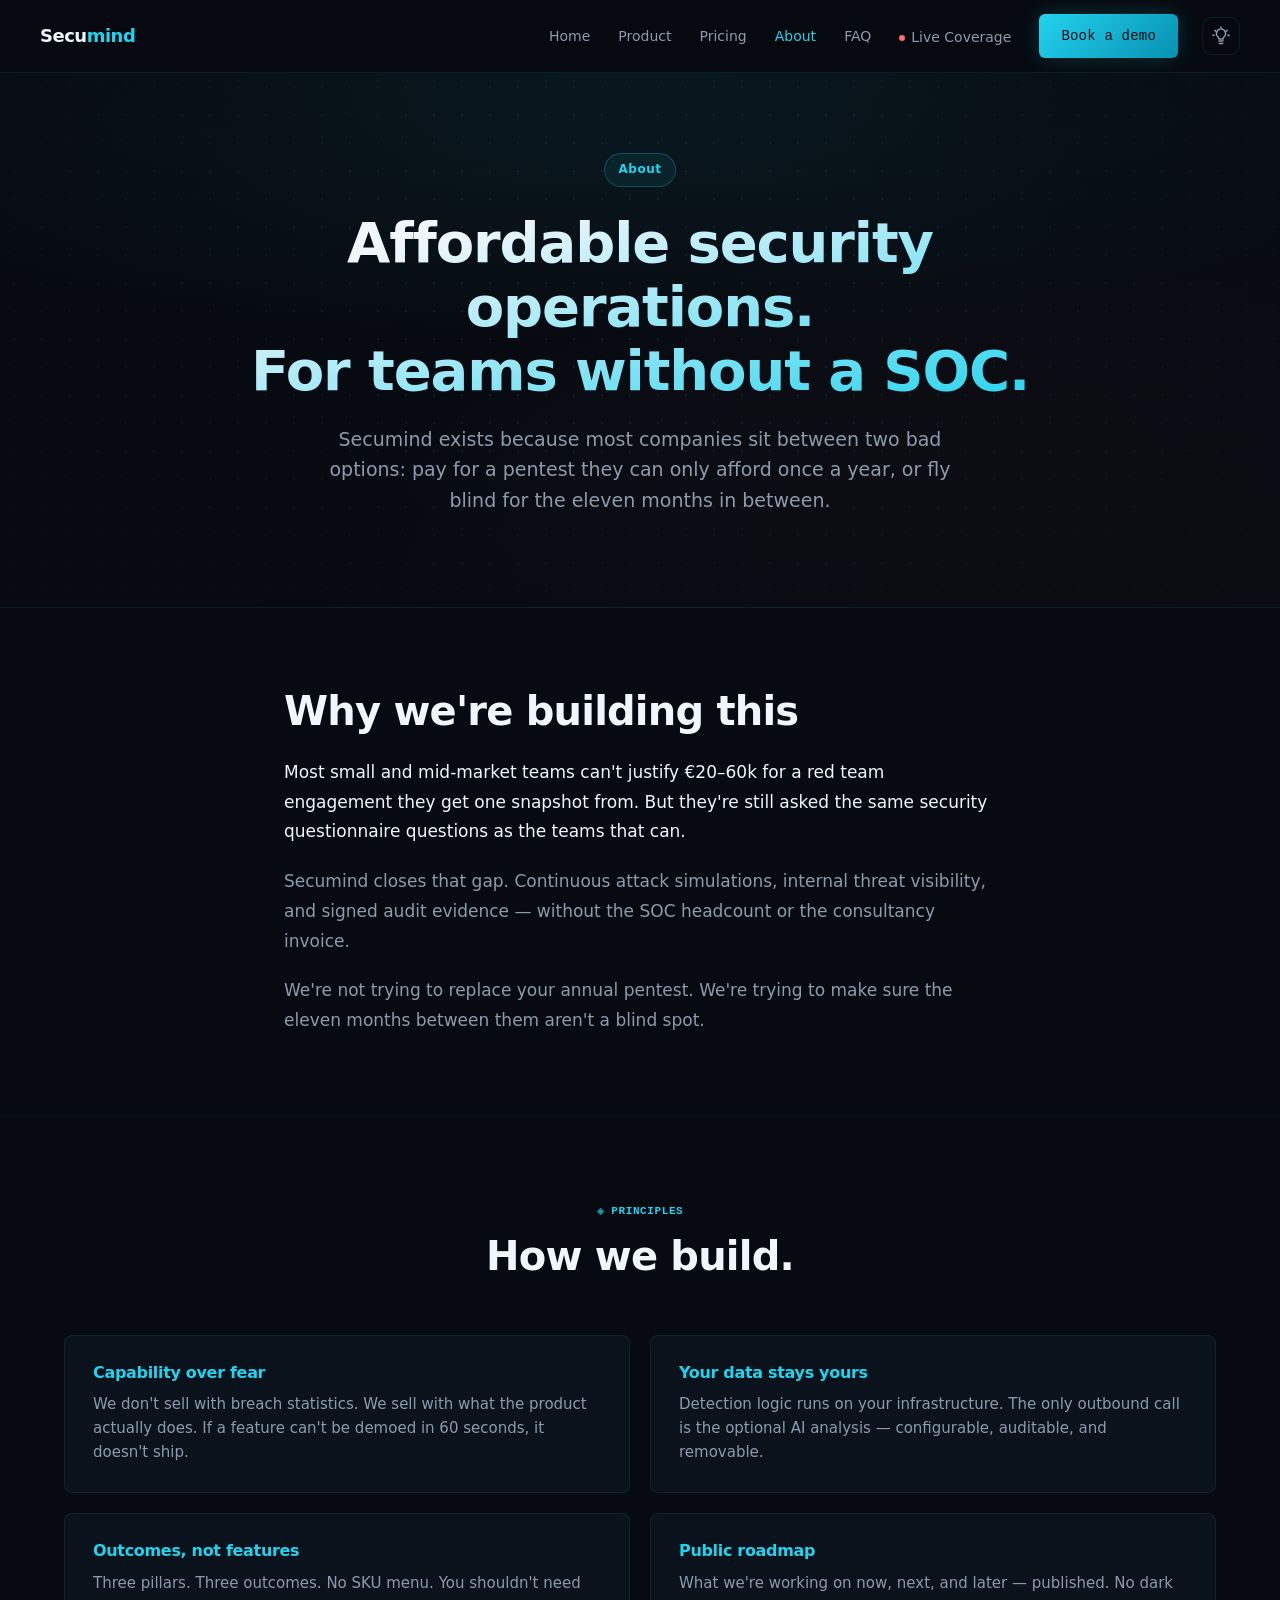
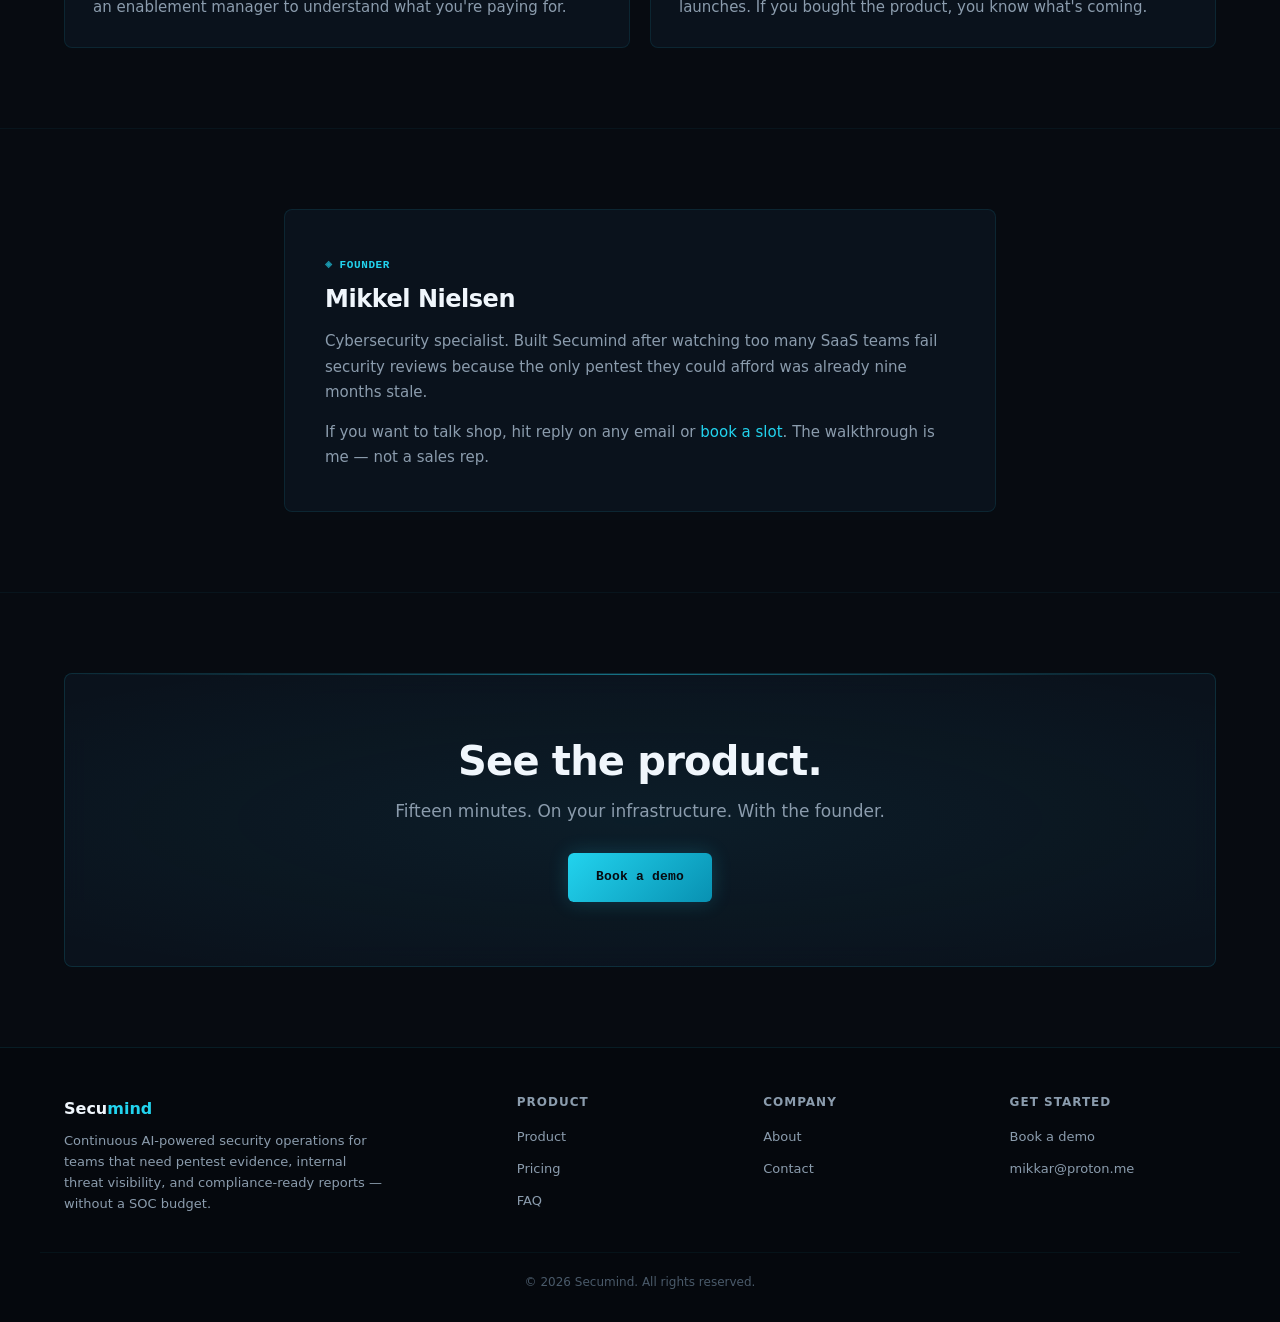
==== commit 824ca2b6: "Initial commit: Secumind website" ====
--- a/about.html
+++ b/about.html
@@ -6,6 +6,7 @@
     <title>About — Secumind</title>
     <meta name="description" content="Why Secumind exists, and who's building it.">
     <link rel="stylesheet" href="css/style.css">
+    <link rel="stylesheet" href="css/theme-blue.css">
     <script>try{if(localStorage.getItem('theme')==='light'){document.documentElement.setAttribute('data-theme','light');}}catch(e){}</script>
 </head>
 <body>
@@ -20,7 +21,7 @@
             <li><a href="pricing.html">Pricing</a></li>
             <li><a href="about.html" class="active">About</a></li>
             <li><a href="faq.html">FAQ</a></li>
-            <li><a href="live.html" class="nav-live"><span class="nav-live-dot"></span>Live</a></li>
+            <li><a href="live.html" class="nav-live"><span class="nav-live-dot"></span>Live Coverage</a></li>
             <li><a href="contact.html" class="btn btn-primary">Book a demo</a></li>
         </ul>
     </div>
@@ -119,7 +120,7 @@
         <div class="footer-col">
             <h4>Product</h4>
             <ul>
-                <li><a href="product.html">Three pillars</a></li>
+                <li><a href="product.html">Product</a></li>
                 <li><a href="pricing.html">Pricing</a></li>
                 <li><a href="faq.html">FAQ</a></li>
             </ul>
--- a/css/theme-blue.css
+++ b/css/theme-blue.css
@@ -0,0 +1,618 @@
+/* ─────────────────────────────────────────────────────────────────
+   Secumind · Cyber Intelligence theme
+   Loaded after style.css on every page. Overrides colour tokens,
+   adds glassy cards, dot-grid hero, cyan glow on numbers, and
+   corrects every hardcoded rgba(128,147,241,…) purple value.
+───────────────────────────────────────────────────────────────── */
+
+/* ── Token overrides ────────────────────────────────────────────── */
+:root {
+    --bg:           #070b11;
+    --bg-elev:      #0c1420;
+    --bg-soft:      rgba(34, 211, 238, 0.03);
+    --border:       rgba(34, 211, 238, 0.1);
+    --border-soft:  rgba(34, 211, 238, 0.05);
+    --text:         #f0f6fc;
+    --text-muted:   #8b9cad;
+    --text-dim:     #4a5a6a;
+    --accent:       #22d3ee;
+    --accent-dark:  #0891b2;
+    --accent-soft:  rgba(34, 211, 238, 0.08);
+    --mint:         #34d399;
+    --danger:       #f87171;
+    --warning:      #fbbf24;
+    --medium:       #fcd34d;
+    --success:      #34d399;
+    --radius:       8px;
+    --radius-sm:    6px;
+}
+
+/* ── Body ───────────────────────────────────────────────────────── */
+body { background: var(--bg); }
+
+/* ── Nav ────────────────────────────────────────────────────────── */
+.nav {
+    background: rgba(7, 11, 17, 0.88);
+    border-bottom: 1px solid var(--border);
+    backdrop-filter: blur(16px);
+    -webkit-backdrop-filter: blur(16px);
+}
+
+.nav-brand span { color: var(--accent); }
+.nav-links a:hover, .nav-links a.active { color: var(--accent); opacity: 1; }
+.nav-live-dot { background: var(--danger); }
+
+/* ── Hero ───────────────────────────────────────────────────────── */
+/* Dot grid scoped to the hero only, layered with ambient glows */
+.hero {
+    background:
+        radial-gradient(rgba(34, 211, 238, 0.09) 1px, transparent 1px),
+        radial-gradient(ellipse 90% 60% at 50% -10%, rgba(34, 211, 238, 0.09), transparent),
+        radial-gradient(ellipse at bottom right, rgba(248, 113, 113, 0.05), transparent 55%);
+    background-size: 28px 28px, auto, auto;
+    border-bottom: 1px solid var(--border-soft);
+}
+
+.hero::after {
+    background: radial-gradient(ellipse at 50% 40%, transparent 30%, rgba(7, 11, 17, 0.7) 80%);
+}
+
+/* Title: white → cyan gradient (overrides hardcoded #8093f1) */
+.hero-title {
+    background: linear-gradient(165deg, #f0f6fc 20%, #22d3ee 100%);
+    -webkit-background-clip: text;
+    background-clip: text;
+    -webkit-text-fill-color: transparent;
+}
+
+/* Hero eyebrow pill (product / pricing / about / faq / contact pages) */
+.hero-eyebrow {
+    background: var(--accent-soft);
+    border: 1px solid rgba(34, 211, 238, 0.25); /* overrides hardcoded purple border */
+    color: var(--accent);
+}
+
+/* Badge pills */
+.hero-badges span {
+    background: rgba(34, 211, 238, 0.06);
+    border-color: rgba(34, 211, 238, 0.18);
+    color: var(--accent);
+}
+
+/* ── Scan-status pill (index.html hero only) ────────────────────── */
+.hero-scan-status {
+    display: inline-flex;
+    align-items: center;
+    gap: 8px;
+    background: rgba(34, 211, 238, 0.07);
+    border: 1px solid rgba(34, 211, 238, 0.2);
+    border-radius: 999px;
+    padding: 6px 16px 6px 10px;
+    font-size: 11px;
+    font-family: var(--font-mono);
+    color: var(--accent);
+    letter-spacing: 0.4px;
+    margin-bottom: 28px;
+}
+
+.hero-scan-dot {
+    width: 7px;
+    height: 7px;
+    border-radius: 50%;
+    background: var(--accent);
+    box-shadow: 0 0 6px var(--accent);
+    animation: pulse-glow 2s ease-in-out infinite;
+    flex-shrink: 0;
+}
+
+@keyframes pulse-glow {
+    0%, 100% { opacity: 1; box-shadow: 0 0 6px var(--accent); }
+    50%       { opacity: 0.5; box-shadow: 0 0 12px var(--accent); }
+}
+
+/* ── Section eyebrows ───────────────────────────────────────────── */
+.section-eyebrow {
+    display: inline-flex;
+    align-items: center;
+    gap: 7px;
+    color: var(--accent);
+    font-size: 11px;
+    font-family: var(--font-mono);
+    letter-spacing: 0.6px;
+    text-transform: uppercase;
+}
+
+.section-eyebrow::before {
+    content: '◈';
+    font-size: 9px;
+    opacity: 0.7;
+}
+
+/* ── Pillar cards ───────────────────────────────────────────────── */
+.pillar {
+    background: rgba(12, 20, 32, 0.75);
+    backdrop-filter: blur(12px);
+    -webkit-backdrop-filter: blur(12px);
+    border: 1px solid var(--border);
+    border-radius: var(--radius);
+    position: relative;
+    overflow: hidden;
+}
+
+/* Top-edge gradient stripe */
+.pillar::before {
+    content: '';
+    position: absolute;
+    top: 0; left: 0; right: 0;
+    height: 1px;
+    background: linear-gradient(90deg, transparent, var(--accent), transparent);
+    opacity: 0.6;
+}
+
+/* Overrides hardcoded rgba(128,147,241,0.3) */
+.pillar:hover {
+    border-color: rgba(34, 211, 238, 0.25);
+    background: rgba(12, 20, 32, 0.9);
+    transform: translateY(-3px);
+}
+
+.pillar:hover::before { opacity: 1; }
+
+.pillar-num {
+    background: var(--accent-soft);
+    color: var(--accent);
+    border-radius: var(--radius-sm);
+    font-family: var(--font-mono);
+    border: 1px solid rgba(34, 211, 238, 0.15);
+    box-shadow: 0 0 8px rgba(34, 211, 238, 0.1);
+}
+
+.pillar-lede { color: var(--accent); opacity: 0.85; }
+.pillar-features li::before { background: var(--accent); }
+
+/* ── Generic cards ──────────────────────────────────────────────── */
+.card {
+    background: rgba(12, 20, 32, 0.8);
+    border: 1px solid var(--border);
+    border-radius: var(--radius);
+    backdrop-filter: blur(8px);
+    -webkit-backdrop-filter: blur(8px);
+}
+
+/* ── Proof metrics ──────────────────────────────────────────────── */
+.proof-metrics {
+    background: var(--border);
+    border-radius: var(--radius);
+    overflow: hidden;
+}
+
+.proof-metric {
+    background: rgba(12, 20, 32, 0.85);
+    backdrop-filter: blur(8px);
+    -webkit-backdrop-filter: blur(8px);
+    position: relative;
+}
+
+.proof-metric::before {
+    content: '';
+    position: absolute;
+    top: 0; left: 0; right: 0;
+    height: 1px;
+    background: linear-gradient(90deg, transparent, var(--accent), transparent);
+    opacity: 0.3;
+}
+
+.proof-value {
+    color: var(--accent);
+    font-family: var(--font-mono);
+    text-shadow: 0 0 24px rgba(34, 211, 238, 0.45);
+}
+
+.proof-zero {
+    color: var(--mint);
+    text-shadow: 0 0 24px rgba(52, 211, 153, 0.4);
+}
+
+/* ── Steps ──────────────────────────────────────────────────────── */
+.step {
+    background: rgba(12, 20, 32, 0.75);
+    border: 1px solid var(--border);
+    border-radius: var(--radius);
+    backdrop-filter: blur(8px);
+    -webkit-backdrop-filter: blur(8px);
+    overflow: hidden;
+    position: relative;
+}
+
+/* Large faint watermark counter — overrides style.css step::before */
+.step::before {
+    content: counter(step, decimal-leading-zero);
+    position: absolute;
+    top: 14px; right: 20px;
+    font-family: var(--font-mono);
+    font-size: 28px;
+    font-weight: 800;
+    color: rgba(34, 211, 238, 0.06);
+    line-height: 1;
+}
+
+/* Bottom-edge gradient on hover */
+.step::after {
+    content: '';
+    position: absolute;
+    bottom: 0; left: 0; right: 0;
+    height: 1px;
+    background: linear-gradient(90deg, transparent, var(--accent), transparent);
+    opacity: 0;
+    transition: opacity 0.25s;
+}
+
+.step:hover::after { opacity: 0.4; }
+.step-title { color: var(--accent); font-family: var(--font-mono); font-size: 11px; letter-spacing: 1.2px; }
+.step h3 { color: var(--text); }
+
+/* ── Pricing tiers ──────────────────────────────────────────────── */
+/* Overrides hardcoded rgba(128,147,241,0.45) and rgba(128,147,241,0.06) */
+.tier.featured {
+    border-color: rgba(34, 211, 238, 0.45);
+    background: linear-gradient(180deg, rgba(34, 211, 238, 0.06), var(--bg-elev) 40%);
+}
+
+.tier li::before { color: var(--accent); }
+
+/* ── CTA block ──────────────────────────────────────────────────── */
+/* Overrides hardcoded rgba(128,147,241,0.12) */
+.cta-block {
+    background:
+        radial-gradient(ellipse 70% 60% at 50% 50%, rgba(34, 211, 238, 0.06), transparent),
+        rgba(12, 20, 32, 0.8);
+    border: 1px solid rgba(34, 211, 238, 0.14);
+    border-radius: var(--radius);
+    backdrop-filter: blur(12px);
+    -webkit-backdrop-filter: blur(12px);
+    position: relative;
+    overflow: hidden;
+}
+
+.cta-block::before {
+    content: '';
+    position: absolute;
+    top: 0; left: 0; right: 0;
+    height: 1px;
+    background: linear-gradient(90deg, transparent, var(--accent), transparent);
+    opacity: 0.5;
+}
+
+/* ── Form focus ─────────────────────────────────────────────────── */
+/* Overrides hardcoded rgba(128,147,241,0.5) */
+.form-row input:focus,
+.form-row select:focus,
+.form-row textarea:focus {
+    border-color: rgba(34, 211, 238, 0.5);
+}
+
+/* ── Buttons ────────────────────────────────────────────────────── */
+.btn {
+    border-radius: var(--radius-sm);
+    font-family: var(--font-mono);
+    font-size: 13px;
+    letter-spacing: 0.2px;
+}
+
+.btn-primary {
+    background: linear-gradient(135deg, var(--accent), var(--accent-dark));
+    color: #070b11;
+    font-weight: 700;
+    box-shadow: 0 0 20px rgba(34, 211, 238, 0.2);
+}
+
+.btn-primary:hover {
+    box-shadow: 0 0 28px rgba(34, 211, 238, 0.35);
+    transform: translateY(-1px);
+    opacity: 1;
+}
+
+/* Keep "Book a demo" button text dark in both themes */
+.nav-links a.btn-primary,
+.nav-links a.btn-primary:hover { color: #070b11; }
+
+.btn-outline {
+    border-color: rgba(34, 211, 238, 0.25);
+    color: var(--accent);
+    background: rgba(34, 211, 238, 0.03);
+}
+
+.btn-outline:hover {
+    border-color: var(--accent);
+    background: rgba(34, 211, 238, 0.08);
+    color: var(--accent);
+    box-shadow: 0 0 16px rgba(34, 211, 238, 0.12);
+    opacity: 1;
+}
+
+/* ── Footer ─────────────────────────────────────────────────────── */
+.footer { background: rgba(4, 7, 11, 0.6); border-top: 1px solid var(--border); }
+.footer-brand span { color: var(--accent); }
+.footer-col a:hover { color: var(--accent); }
+
+/* ── Sections ───────────────────────────────────────────────────── */
+section { border-bottom-color: var(--border-soft); }
+
+/* ── Theme toggle ───────────────────────────────────────────────── */
+.theme-toggle { border-color: var(--border); }
+.theme-toggle:hover { border-color: var(--accent); color: var(--accent); }
+
+/* ── Findings inbox (homepage) ──────────────────────────────────── */
+.inbox-header {
+    background: rgba(4, 7, 11, 0.5);
+    padding: 12px 24px;
+    border-bottom: 1px solid var(--border);
+    display: flex;
+    gap: 16px;
+    align-items: center;
+    font-size: 12px;
+    font-family: var(--font-mono);
+}
+
+.inbox-row {
+    display: flex;
+    gap: 12px;
+    padding: 14px 24px;
+    border-bottom: 1px solid var(--border-soft);
+    align-items: center;
+    transition: background 0.15s;
+}
+
+.inbox-row:last-child { border-bottom: none; }
+.inbox-row:hover { background: rgba(34, 211, 238, 0.025); }
+
+.inbox-row--critical { border-left: 2px solid var(--danger); }
+.inbox-row--high     { border-left: 2px solid var(--warning); }
+.inbox-row--medium   { border-left: 2px solid rgba(34, 211, 238, 0.4); }
+
+/* ── Live page overrides ────────────────────────────────────────── */
+/* Overrides hardcoded rgba(128,147,241,…) values on live.html */
+
+.filter-pill.active {
+    background: var(--accent-soft);
+    border-color: rgba(34, 211, 238, 0.4);
+    color: var(--accent);
+}
+
+.filter-pill:hover {
+    border-color: var(--accent);
+    color: var(--accent);
+}
+
+/* Overrides hardcoded rgba(128,147,241,0.3) */
+.feed-item:hover {
+    border-color: rgba(34, 211, 238, 0.3);
+    border-left-color: var(--accent);
+}
+
+.feed-item--critical { border-left-color: var(--danger); }
+.feed-item--high     { border-left-color: var(--warning); }
+.feed-item--medium   { border-left-color: var(--medium); }
+
+/* Redefines feed-flash keyframe with cyan instead of purple */
+@keyframes feed-flash {
+    0%   { background: rgba(34, 211, 238, 0.1); }
+    100% { background: var(--bg-elev); }
+}
+
+/* Overrides hardcoded rgba(128,147,241,…) in source-badge--otx */
+.source-badge--otx {
+    background: var(--accent-soft);
+    color: var(--accent);
+    border: 1px solid rgba(34, 211, 238, 0.25);
+}
+
+/* ─────────────────────────────────────────────────────────────────
+   Light mode → Minimal Technical theme
+   Loaded on top of the dark blue tokens above. Replaces every
+   glass/glow/gradient treatment with flat white-on-grey surfaces.
+───────────────────────────────────────────────────────────────── */
+
+html[data-theme="light"] {
+    --bg:           #f5f6f8;
+    --bg-elev:      #ffffff;
+    --bg-soft:      rgba(17, 19, 30, 0.03);
+    --border:       #e2e4e9;
+    --border-soft:  #edeef1;
+    --text:         #111827;
+    --text-muted:   #4b5563;
+    --text-dim:     #9ca3af;
+    --accent:       #2563eb;
+    --accent-dark:  #1d4ed8;
+    --accent-soft:  rgba(37, 99, 235, 0.07);
+    --danger:       #dc2626;
+    --warning:      #d97706;
+    --medium:       #b45309;
+    --radius:       4px;
+    --radius-sm:    3px;
+}
+
+/* ── Body ── */
+html[data-theme="light"] body { background: var(--bg); color: var(--text); }
+
+/* ── Nav ── */
+html[data-theme="light"] .nav {
+    background: rgba(255, 255, 255, 0.96);
+    border-bottom: 1px solid var(--border);
+    backdrop-filter: none;
+    -webkit-backdrop-filter: none;
+}
+html[data-theme="light"] .nav-brand span { color: var(--accent); }
+html[data-theme="light"] .nav-links a:hover,
+html[data-theme="light"] .nav-links a.active { color: var(--accent); }
+
+/* ── Hero ── */
+html[data-theme="light"] .hero {
+    background: var(--bg-elev);
+    border-bottom: 1px solid var(--border);
+}
+html[data-theme="light"] .hero::after { display: none; }
+html[data-theme="light"] .hero-canvas { display: none; }
+
+html[data-theme="light"] .hero-title {
+    background: none;
+    -webkit-text-fill-color: var(--text);
+}
+html[data-theme="light"] .hero-eyebrow {
+    background: var(--accent-soft);
+    border-color: rgba(37, 99, 235, 0.2);
+    color: var(--accent);
+}
+html[data-theme="light"] .hero-scan-status {
+    background: var(--accent-soft);
+    border-color: rgba(37, 99, 235, 0.2);
+    color: var(--accent);
+}
+html[data-theme="light"] .hero-scan-dot {
+    background: var(--accent);
+    box-shadow: 0 0 6px rgba(37, 99, 235, 0.4);
+}
+html[data-theme="light"] .hero-badges span {
+    background: rgba(37, 99, 235, 0.06);
+    border-color: rgba(37, 99, 235, 0.18);
+    color: var(--accent);
+}
+
+/* ── Section eyebrows — strip the ◈ prefix ── */
+html[data-theme="light"] .section-eyebrow { color: var(--text-dim); }
+html[data-theme="light"] .section-eyebrow::before { content: none; }
+
+/* ── Pillar cards ── */
+html[data-theme="light"] .pillar {
+    background: var(--bg-elev);
+    border: 1px solid var(--border);
+    border-top: 2px solid var(--accent);
+    backdrop-filter: none;
+    -webkit-backdrop-filter: none;
+    box-shadow: none;
+}
+html[data-theme="light"] .pillar::before { display: none; }
+html[data-theme="light"] .pillar:hover {
+    border-color: rgba(37, 99, 235, 0.3);
+    border-top-color: var(--accent);
+    background: var(--bg-elev);
+    transform: none;
+    box-shadow: 0 2px 8px rgba(0, 0, 0, 0.06);
+}
+html[data-theme="light"] .pillar-num {
+    background: var(--accent-soft);
+    border: none;
+    box-shadow: none;
+    color: var(--accent);
+}
+html[data-theme="light"] .pillar-lede { color: var(--accent); opacity: 1; }
+html[data-theme="light"] .pillar-features li::before { background: var(--accent); }
+
+/* ── Generic cards ── */
+html[data-theme="light"] .card {
+    background: var(--bg-elev);
+    border: 1px solid var(--border);
+    backdrop-filter: none;
+    -webkit-backdrop-filter: none;
+}
+
+/* ── Proof metrics ── */
+html[data-theme="light"] .proof-metric {
+    background: var(--bg-elev);
+    backdrop-filter: none;
+    -webkit-backdrop-filter: none;
+}
+html[data-theme="light"] .proof-metric::before { display: none; }
+html[data-theme="light"] .proof-value { color: var(--text); text-shadow: none; }
+html[data-theme="light"] .proof-zero  { color: var(--accent); text-shadow: none; }
+
+/* ── Steps ── */
+html[data-theme="light"] .step {
+    background: var(--bg-elev);
+    border: 1px solid var(--border);
+    backdrop-filter: none;
+    -webkit-backdrop-filter: none;
+}
+html[data-theme="light"] .step::before { color: rgba(0, 0, 0, 0.06); }
+html[data-theme="light"] .step::after  { display: none; }
+html[data-theme="light"] .step-title   { color: var(--accent); }
+html[data-theme="light"] .step h3      { color: var(--text); }
+
+/* ── Pricing tiers ── */
+html[data-theme="light"] .tier.featured {
+    border-color: rgba(37, 99, 235, 0.4);
+    background: rgba(37, 99, 235, 0.04);
+}
+html[data-theme="light"] .tier li::before { color: var(--accent); }
+
+/* ── CTA block ── */
+html[data-theme="light"] .cta-block {
+    background: var(--bg-elev);
+    border: 1px solid var(--border);
+    backdrop-filter: none;
+    -webkit-backdrop-filter: none;
+}
+html[data-theme="light"] .cta-block::before { display: none; }
+
+/* ── Buttons ── */
+html[data-theme="light"] .btn-primary {
+    background: var(--accent);
+    color: #ffffff;
+    box-shadow: none;
+}
+html[data-theme="light"] .btn-primary:hover {
+    background: var(--accent-dark);
+    box-shadow: none;
+    transform: none;
+}
+html[data-theme="light"] .nav-links a.btn-primary,
+html[data-theme="light"] .nav-links a.btn-primary:hover { color: #ffffff; }
+
+html[data-theme="light"] .btn-outline {
+    background: var(--bg-elev);
+    border-color: var(--border);
+    color: var(--text);
+}
+html[data-theme="light"] .btn-outline:hover {
+    border-color: var(--accent);
+    color: var(--accent);
+    background: var(--accent-soft);
+    box-shadow: none;
+}
+
+/* ── Footer ── */
+html[data-theme="light"] .footer {
+    background: var(--bg-elev);
+    border-top: 1px solid var(--border);
+}
+html[data-theme="light"] .footer-brand span { color: var(--accent); }
+html[data-theme="light"] .footer-col a:hover { color: var(--accent); }
+
+/* ── Theme toggle ── */
+html[data-theme="light"] .theme-toggle { border-color: var(--border); color: var(--text); }
+html[data-theme="light"] .theme-toggle:hover { border-color: var(--accent); color: var(--accent); }
+
+/* ── Findings inbox ── */
+html[data-theme="light"] .inbox-header {
+    background: var(--bg);
+    border-bottom: 1px solid var(--border);
+}
+html[data-theme="light"] .inbox-row:hover { background: var(--bg); }
+html[data-theme="light"] .inbox-row--medium { border-left-color: var(--medium); }
+
+/* ── Live page ── */
+html[data-theme="light"] .filter-pill.active {
+    background: var(--accent-soft);
+    border-color: rgba(37, 99, 235, 0.35);
+    color: var(--accent);
+}
+html[data-theme="light"] .filter-pill:hover { border-color: var(--accent); color: var(--accent); }
+html[data-theme="light"] .feed-item:hover {
+    border-color: rgba(37, 99, 235, 0.25);
+    border-left-color: var(--accent);
+}
+html[data-theme="light"] .source-badge--otx {
+    background: var(--accent-soft);
+    color: var(--accent);
+    border-color: rgba(37, 99, 235, 0.2);
+}
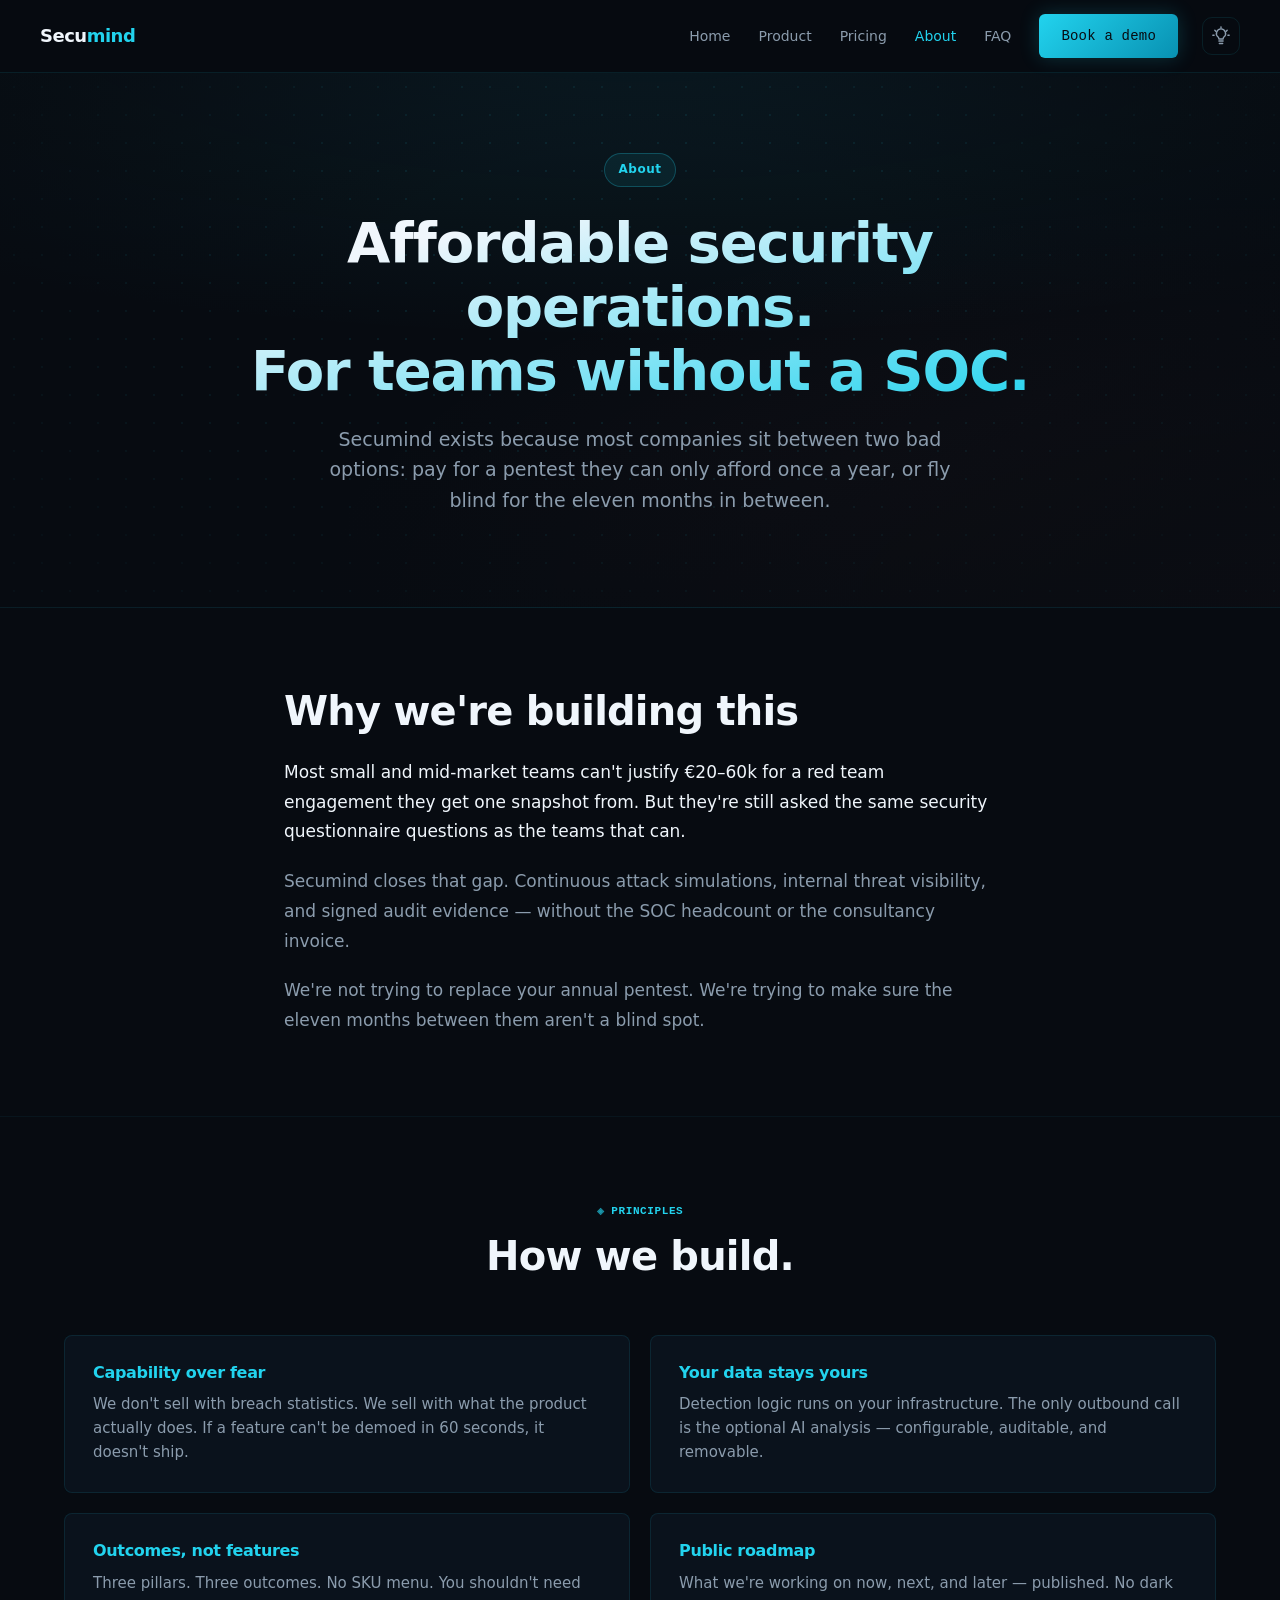
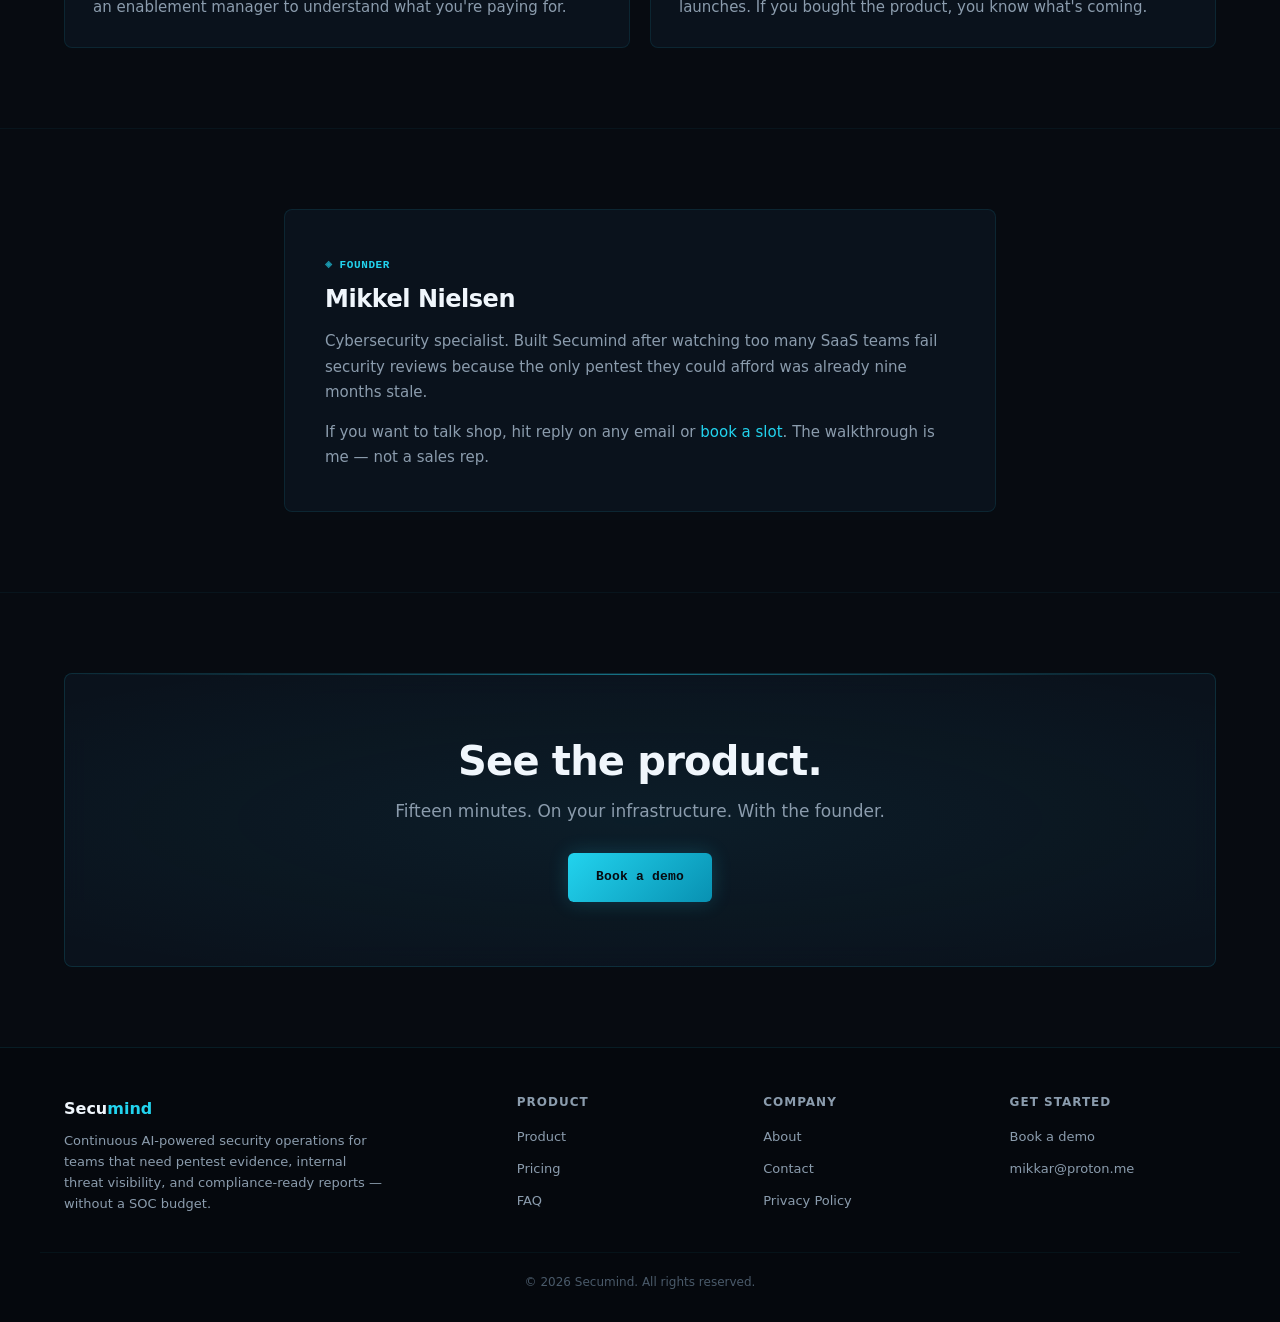
==== commit 9d01f7ac: "Apply reviewer feedback: fix credibility issues, pricing, live page safety, OG tags, privacy policy" ====
--- a/about.html
+++ b/about.html
@@ -5,6 +5,12 @@
     <meta name="viewport" content="width=device-width, initial-scale=1">
     <title>About — Secumind</title>
     <meta name="description" content="Why Secumind exists, and who's building it.">
+    <meta property="og:title" content="About — Secumind">
+    <meta property="og:description" content="Why Secumind exists, and who's building it.">
+    <meta property="og:type" content="website">
+    <meta name="twitter:card" content="summary_large_image">
+    <meta name="twitter:title" content="About — Secumind">
+    <meta name="twitter:description" content="Why Secumind exists, and who's building it.">
     <link rel="stylesheet" href="css/style.css">
     <link rel="stylesheet" href="css/theme-blue.css">
     <script>try{if(localStorage.getItem('theme')==='light'){document.documentElement.setAttribute('data-theme','light');}}catch(e){}</script>
@@ -21,7 +27,6 @@
             <li><a href="pricing.html">Pricing</a></li>
             <li><a href="about.html" class="active">About</a></li>
             <li><a href="faq.html">FAQ</a></li>
-            <li><a href="live.html" class="nav-live"><span class="nav-live-dot"></span>Live Coverage</a></li>
             <li><a href="contact.html" class="btn btn-primary">Book a demo</a></li>
         </ul>
     </div>
@@ -130,6 +135,7 @@
             <ul>
                 <li><a href="about.html">About</a></li>
                 <li><a href="contact.html">Contact</a></li>
+                <li><a href="privacy.html">Privacy Policy</a></li>
             </ul>
         </div>
         <div class="footer-col">
